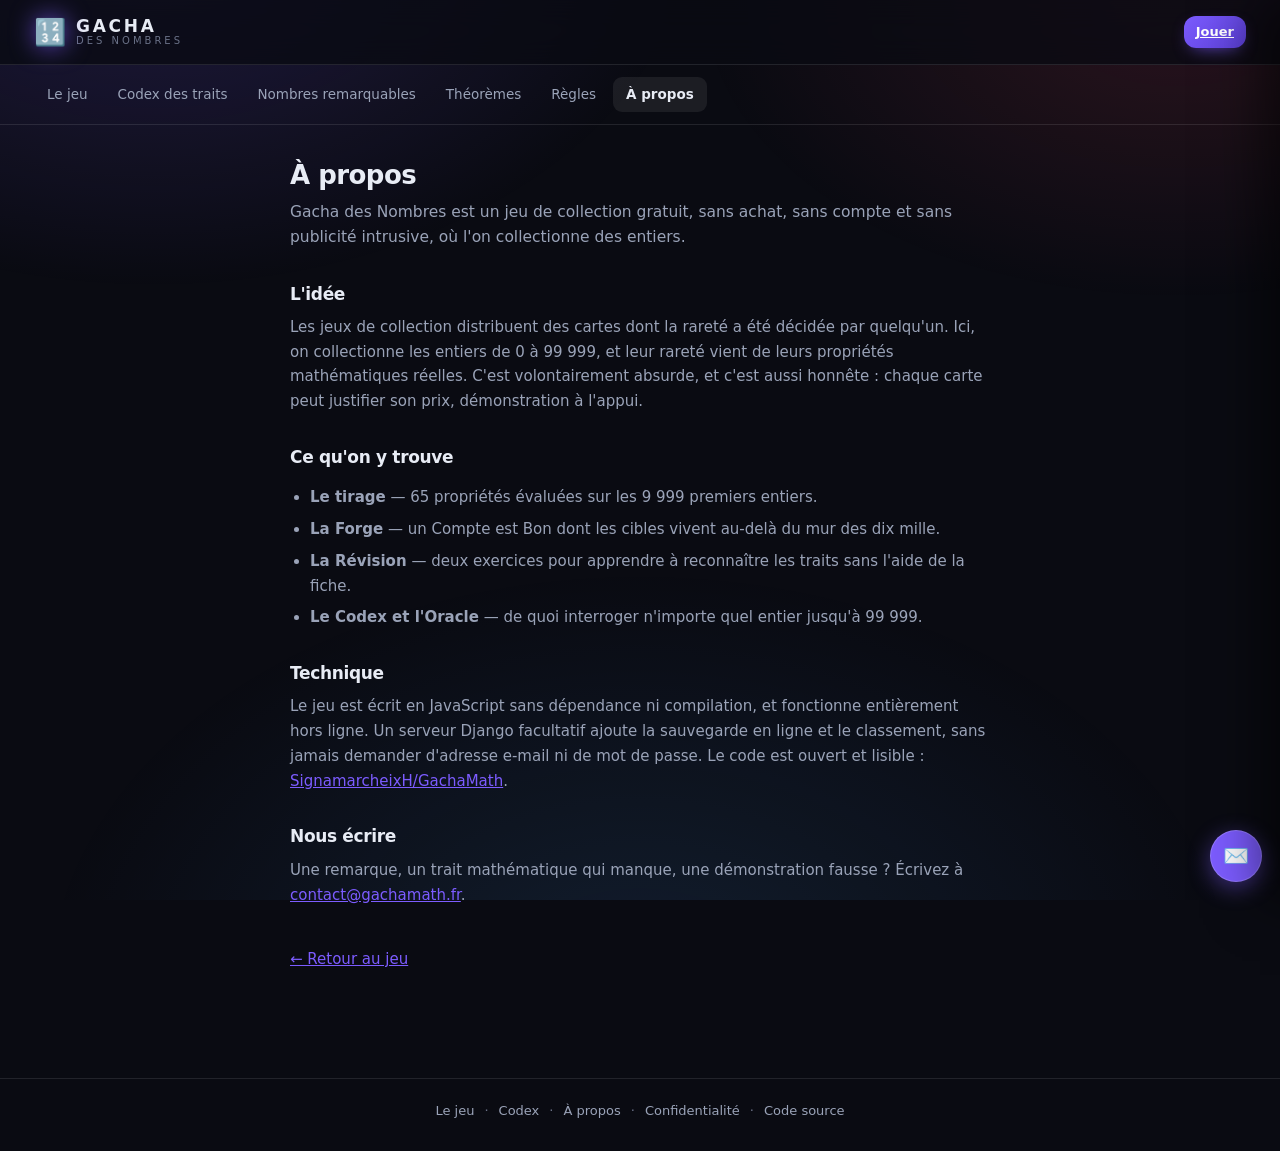
==== a-propos.html @ c512c8eb "add exploration game" ====
<!DOCTYPE html>
<html lang="fr">
<head>
<meta charset="utf-8">
<meta name="viewport" content="width=device-width, initial-scale=1">
<title>À propos — Gacha des Nombres</title>
<meta name="description" content="Un jeu de collection gratuit où l'on collectionne des entiers, et où la rareté d'une carte se démontre au lieu de se décréter.">
<meta property="og:title" content="À propos — Gacha des Nombres">
<meta property="og:description" content="Un jeu de collection gratuit où l'on collectionne des entiers, et où la rareté d'une carte se démontre au lieu de se décréter.">
<meta property="og:type" content="article">
<link rel="stylesheet" href="css/style.css?v=96">
<link rel="icon" href="data:image/svg+xml,<svg xmlns='http://www.w3.org/2000/svg' viewBox='0 0 100 100'><text y='.9em' font-size='90'>🔢</text></svg>">
<!-- AdSense. La balise est posée en dur, et pas seulement injectée par
     js/pub.js, parce que la validation du site par Google se fait sur le HTML
     servi : dépendre du JavaScript pour être vérifié, c'est risquer un refus
     dont la cause serait invisible. pub.js détecte cette balise et n'en
     ajoute pas une seconde. -->
<script async src="https://pagead2.googlesyndication.com/pagead/js/adsbygoogle.js?client=ca-pub-8735036143518614"
        crossorigin="anonymous"></script>
</head>
<body>

<header class="topbar">
  <a class="brand" href="index.html">
    <span class="brandIcon">🔢</span>
    <span class="brandText"><b>GACHA</b><i>DES NOMBRES</i></span>
  </a>
  <a class="btn sm" href="index.html">Jouer</a>
</header>

<nav class="navDoc"><a href="index.html">Le jeu</a><a href="codex.html">Codex des traits</a><a href="nombres.html">Nombres remarquables</a><a href="theoremes.html">Théorèmes</a><a href="regles.html">Règles</a><span class="navOn">À propos</span></nav>

<main class="page">
<h1>À propos</h1>
<p class="chapo">Gacha des Nombres est un jeu de collection gratuit, sans achat, sans compte
et sans publicité intrusive, où l'on collectionne des entiers.</p>

<h2>L'idée</h2>
<p>Les jeux de collection distribuent des cartes dont la rareté a été décidée par quelqu'un.
Ici, on collectionne les entiers de 0 à 99 999, et leur rareté vient de leurs propriétés
mathématiques réelles. C'est volontairement absurde, et c'est aussi honnête : chaque carte
peut justifier son prix, démonstration à l'appui.</p>

<h2>Ce qu'on y trouve</h2>
<ul>
  <li><b>Le tirage</b> — 65 propriétés évaluées sur les 9 999 premiers entiers.</li>
  <li><b>La Forge</b> — un Compte est Bon dont les cibles vivent au-delà du mur des dix mille.</li>
  <li><b>La Révision</b> — deux exercices pour apprendre à reconnaître les traits sans l'aide de la fiche.</li>
  <li><b>Le Codex et l'Oracle</b> — de quoi interroger n'importe quel entier jusqu'à 99 999.</li>
</ul>

<h2>Technique</h2>
<p>Le jeu est écrit en JavaScript sans dépendance ni compilation, et fonctionne entièrement
hors ligne. Un serveur Django facultatif ajoute la sauvegarde en ligne et le classement, sans
jamais demander d'adresse e-mail ni de mot de passe. Le code est ouvert et lisible :
<a href="https://github.com/SignamarcheixH/GachaMath" rel="noopener" target="_blank">SignamarcheixH/GachaMath</a>.</p>

<h2>Nous écrire</h2>
<p>Une remarque, un trait mathématique qui manque, une démonstration fausse ?
Écrivez à <a href="mailto:contact@gachamath.fr">contact@gachamath.fr</a>.</p>
<p class="retour"><a href="index.html">← Retour au jeu</a></p>
</main>

<div id="pubBas"></div>

<footer class="pied">
  <a href="index.html">Le jeu</a><span>·</span>
  <a href="codex.html">Codex</a><span>·</span>
  <a href="a-propos.html">À propos</a><span>·</span>
  <a href="confidentialite.html">Confidentialité</a><span>·</span>
  <a href="https://github.com/SignamarcheixH/GachaMath" rel="noopener" target="_blank">Code source</a>
</footer>

<script src="js/config.js?v=96"></script>
<script src="js/pub.js?v=96"></script>
<script src="js/doc.js?v=96"></script>
<script src="js/retour.js?v=96"></script>
<script>if (typeof initPub === 'function') initPub();</script>
</body>
</html>
---- css/style.css ----
/* ============================================================
   GACHA DES NOMBRES — feuille de style
   ============================================================ */

:root {
  --bg:        #0a0b12;
  --bg2:       #10121d;
  --panel:     rgba(255,255,255,.045);
  --panel2:    rgba(255,255,255,.075);
  --line:      rgba(255,255,255,.10);
  --line2:     rgba(255,255,255,.18);
  --txt:       #e8ecf5;
  --dim:       #9aa3b8;
  --dim2:      #6b7288;
  --accent:    #7c5cff;
  --gold:      #ffb02e;
  --coin:      #ffd76a;
  --dustc:     #8be9ff;

  --r-commun:     #8a93a6;
  --r-peucommun:  #4ec97a;
  --r-rare:       #4aa3ff;
  --r-epique:     #b567ff;
  --r-legendaire: #ffb02e;
  --r-mythique:   #ff4d6d;

  --mono: ui-monospace, "SF Mono", "Cascadia Mono", "Segoe UI Mono", "Roboto Mono", Consolas, monospace;
  --sans: system-ui, -apple-system, "Segoe UI", Roboto, "Helvetica Neue", sans-serif;
}

* { box-sizing: border-box; }
html, body { margin: 0; padding: 0; }

body {
  background: var(--bg);
  color: var(--txt);
  font-family: var(--sans);
  font-size: 15px;
  line-height: 1.55;
  min-height: 100vh;
  -webkit-font-smoothing: antialiased;
}

/* ══════════ DÉCOR MATHÉMATIQUE ══════════
   La couche se glisse entre les halos et le contenu. Elle ne reçoit aucun
   clic : la mécanique de jetons écoute sur le document, ce qui lui permet de
   distinguer le vide d'un bouton. Voir js/fond.js. */
#fondMath {
  position: fixed; inset: 0; z-index: -1;
  pointer-events: none;
  overflow: hidden;
  font-family: var(--mono);
  color: var(--accent);
}

/* Chaque décoration s'écrit lettre à lettre puis s'efface. Le curseur clignote
   tant que la frappe dure ; il disparaît avec elle. */
.fondDeco {
  position: absolute; white-space: nowrap;
  letter-spacing: .04em;
  /* L'opacité visible est l'état de base, et non l'aboutissement d'une
     transition. Une transition ne progresse pas quand le navigateur ne rend
     pas la page — onglet masqué, fenêtre en arrière-plan — et la décoration
     resterait alors invisible pour toujours. C'est la frappe qui fait
     l'apparition ; le fondu ne sert qu'à la sortie. */
  opacity: .30;
  transition: opacity .8s ease;
  color: color-mix(in srgb, var(--accent) 62%, var(--dustc));
  text-shadow: 0 0 22px color-mix(in srgb, var(--accent) 35%, transparent);
}
.fondDeco[style*="hidden"] { opacity: 0; }   /* pendant la mesure */
.fondDeco.part { opacity: 0; }
.fondDeco.on::after {
  content: '▌'; opacity: .8;
  animation: fondCurseur 1s steps(2) infinite;
}
.fondDeco.part::after { content: none; }
@keyframes fondCurseur { 50% { opacity: 0; } }

@media (prefers-reduced-motion: reduce) {
  .fondDeco.on::after { animation: none; content: none; }
}

/* Le gain qui s'envole sous le curseur. */
.fondGain {
  position: fixed; z-index: 210; pointer-events: none;
  transform: translate(-50%, -50%);
  font-family: var(--mono); font-size: 14px; font-weight: 600;
  color: var(--coin); text-shadow: 0 0 12px rgba(0,0,0,.9);
  animation: fondMonte .9s ease-out forwards;
}
.fondGain.muet { color: var(--dim2); }
@keyframes fondMonte {
  from { opacity: 1; transform: translate(-50%, -50%); }
  to   { opacity: 0; transform: translate(-50%, -160%); }
}
@media (prefers-reduced-motion: reduce) {
  .fondGain { animation: none; opacity: .9; }
}

/* Le réglage, dans l'onglet Défis. */
.reglage {
  display: flex; align-items: center; gap: 14px; flex-wrap: wrap;
  padding: 14px 16px; margin-top: 18px;
  border: 1px solid var(--line); border-radius: 14px; background: var(--panel);
}
.reglage label { font-size: 14px; color: var(--txt); }
.reglage input[type=range] { flex: 1; min-width: 160px; accent-color: var(--accent); }
.reglage output {
  font-family: var(--mono); font-size: 13px; color: var(--dim);
  min-width: 48px; text-align: right;
}
.reglage .tiny { flex-basis: 100%; margin: 0; }

/* Halos de fond sur une couche fixe dédiée. En `background-attachment: fixed`
   sur <body>, Chromium repeint mal derrière le header sticky flouté.
   Ils passent derrière la toile, qui écrit par-dessus. */
body::before {
  content: ''; position: fixed; inset: 0; z-index: -2; pointer-events: none;
  background:
    radial-gradient(900px 600px  at 12% -8%,   rgba(124,92,255,.20), transparent 60%),
    radial-gradient(800px 500px  at 92% 0%,    rgba(255,77,109,.13), transparent 60%),
    radial-gradient(1000px 700px at 50% 110%,  rgba(74,163,255,.12), transparent 60%);
}

b { font-weight: 700; }
h2 { margin: 0 0 6px; font-size: 22px; letter-spacing: -.02em; }
h3 { margin: 0 0 8px; font-size: 16px; }
p  { margin: 0 0 10px; color: var(--dim); }
.tiny { font-size: 12.5px; color: var(--dim2); }

/* ---------- écran de chargement ---------- */
#boot {
  position: fixed; inset: 0; z-index: 999;
  display: grid; place-items: center;
  background: var(--bg);
  transition: opacity .45s ease;
}
#boot.gone { opacity: 0; pointer-events: none; }
.bootInner { text-align: center; }
.bootNum {
  font-family: var(--mono); font-size: 64px; font-weight: 700;
  letter-spacing: .06em;
  background: linear-gradient(120deg, var(--accent), var(--r-mythique), var(--gold));
  -webkit-background-clip: text; background-clip: text; color: transparent;
  animation: flick .12s steps(2) infinite;
}
@keyframes flick { 50% { opacity: .55; } }

/* ---------- barre du haut ---------- */
.topbar {
  position: sticky; top: 0; z-index: 40;
  display: flex; align-items: center; justify-content: space-between; gap: 16px;
  padding: 12px clamp(12px, 4vw, 34px);
  background: rgba(10,11,18,.78);
  backdrop-filter: blur(14px);
  border-bottom: 1px solid var(--line);
}
.brand { display: flex; align-items: center; gap: 10px; }
.brandIcon { font-size: 26px; filter: drop-shadow(0 0 12px rgba(124,92,255,.7)); }
.brandText { display: flex; flex-direction: column; line-height: 1.05; }
.brandText b { font-size: 17px; letter-spacing: .16em; }
.brandText i { font-size: 10px; letter-spacing: .3em; color: var(--dim2); font-style: normal; }

.wallet { display: flex; gap: 10px; }
.cur {
  display: grid; grid-template-columns: auto auto; grid-template-rows: auto auto;
  column-gap: 8px; align-items: center;
  padding: 6px 14px 6px 10px;
  background: var(--panel); border: 1px solid var(--line); border-radius: 12px;
}
.cur .ic { grid-row: 1 / 3; font-size: 20px; }
.cur .val { font-family: var(--mono); font-weight: 700; font-size: 16px; }
.cur .sub { font-size: 10.5px; color: var(--dim2); letter-spacing: .04em; }
.cur.coins .val { color: var(--coin); }
.cur.dust  .val { color: var(--dustc); }

/* ---------- onglets ---------- */
.tabs {
  display: flex; gap: 4px; overflow-x: auto;
  padding: 10px clamp(12px, 4vw, 34px) 0;
  scrollbar-width: none;
}
.tabs::-webkit-scrollbar { display: none; }
.tabs button {
  position: relative;
  display: flex; align-items: center; gap: 7px;
  padding: 9px 15px; white-space: nowrap;
  background: transparent; border: 1px solid transparent; border-radius: 11px 11px 0 0;
  color: var(--dim); font: inherit; font-size: 14px; cursor: pointer;
  transition: .15s;
}
.tabs button span { font-size: 15px; }
.tabs button:hover { color: var(--txt); background: var(--panel); }
.tabs button.on {
  color: var(--txt); background: var(--panel2);
  border-color: var(--line); border-bottom-color: transparent;
}
.tabs button.on::after {
  content: ''; position: absolute; left: 14px; right: 14px; bottom: -1px; height: 2px;
  background: linear-gradient(90deg, var(--accent), var(--r-mythique));
  border-radius: 2px;
}
.badge {
  font-style: normal; font-size: 11px; font-weight: 700;
  padding: 1px 6px; border-radius: 999px;
  background: var(--panel2); color: var(--dim);
}
.badge:empty { display: none; }
.badge.alert { background: var(--r-mythique); color: #fff; animation: pop 1.6s ease-in-out infinite; }
@keyframes pop { 50% { transform: scale(1.14); } }

main { padding: 22px clamp(12px, 4vw, 34px) 90px; max-width: 1280px; margin: 0 auto; }
.tab { display: none; animation: fade .28s ease; }
.tab.on { display: block; }
@keyframes fade { from { opacity: 0; transform: translateY(8px); } }

/* ---------- boutons ---------- */
.btn {
  display: inline-flex; align-items: center; justify-content: center; gap: 8px;
  padding: 11px 20px;
  background: linear-gradient(135deg, var(--accent), #5b3fd6);
  border: none; border-radius: 12px;
  color: #fff; font: inherit; font-weight: 600; cursor: pointer;
  box-shadow: 0 6px 18px -8px rgba(124,92,255,.9);
  transition: transform .12s, filter .12s, opacity .12s;
}
.btn:hover:not(:disabled) { transform: translateY(-2px); filter: brightness(1.1); }
.btn:active:not(:disabled) { transform: translateY(0); }
.btn:disabled { opacity: .38; cursor: not-allowed; box-shadow: none; }
.btn.ghost { background: var(--panel); border: 1px solid var(--line); color: var(--txt); box-shadow: none; }
.btn.ghost:hover:not(:disabled) { background: var(--panel2); border-color: var(--line2); }
.btn.ghost.danger { color: #ff7a8f; border-color: rgba(255,77,109,.35); }
.btn.sm { padding: 6px 12px; font-size: 13px; }
.btn.gold { background: linear-gradient(135deg, var(--gold), #e07f16); box-shadow: 0 6px 18px -8px rgba(255,176,46,.9); color: #2a1a00; }
.btn.big { flex-direction: column; gap: 2px; padding: 15px 34px; min-width: 190px; }
.btn.big b { font-size: 16px; }
.btn.big small { font-size: 12px; opacity: .8; font-weight: 500; }

/* ══════════ TIRAGE ══════════ */
.pullStage { display: flex; flex-direction: column; align-items: center; gap: 22px; }
.machine {
  position: relative; width: min(420px, 92vw); aspect-ratio: 3/2;
  display: grid; place-items: center;
  border: 1px solid var(--line); border-radius: 24px;
  background: linear-gradient(160deg, rgba(255,255,255,.07), rgba(255,255,255,.015));
  overflow: hidden;
}
.machineGlow {
  position: absolute; width: 130%; aspect-ratio: 1;
  background: conic-gradient(from 0deg, var(--accent), var(--r-mythique), var(--gold), var(--r-rare), var(--accent));
  filter: blur(58px); opacity: .3;
  animation: spin 14s linear infinite;
}
@keyframes spin { to { transform: rotate(360deg); } }
.machineNum {
  position: relative; z-index: 1;
  font-family: var(--mono); font-size: clamp(52px, 12vw, 86px); font-weight: 700;
  letter-spacing: .04em; text-shadow: 0 0 34px rgba(255,255,255,.35);
}
.machineCaption {
  position: absolute; bottom: 14px; z-index: 1; margin: 0;
  font-size: 12.5px; color: var(--dim); text-align: center; padding: 0 16px;
}
.pullBtns { display: flex; gap: 14px; flex-wrap: wrap; justify-content: center; }

.pityRow { display: flex; gap: 26px; flex-wrap: wrap; justify-content: center; width: 100%; }
.pity { display: flex; flex-direction: column; gap: 5px; min-width: 190px; }
.pity label { font-size: 11.5px; color: var(--dim2); letter-spacing: .05em; text-transform: uppercase; }
.pity span { font-family: var(--mono); font-size: 11.5px; color: var(--dim); }
.bar { height: 6px; background: var(--panel2); border-radius: 99px; overflow: hidden; }
.bar i { display: block; height: 100%; width: 0; background: var(--r-epique); border-radius: 99px; transition: width .35s; }
.bar.leg i { background: var(--r-legendaire); }

.odds { width: min(620px, 100%); border: 1px solid var(--line); border-radius: 14px; background: var(--panel); }
.odds summary { padding: 12px 16px; cursor: pointer; font-size: 14px; }
.oddsBody { padding: 0 16px 14px; }
#oddsTable { width: 100%; border-collapse: collapse; font-family: var(--mono); font-size: 13px; margin: 10px 0; }
#oddsTable td { padding: 5px 0; border-bottom: 1px dashed var(--line); }
#oddsTable td:last-child { text-align: right; color: var(--dim); }
#oddsTable td:nth-child(2) { text-align: right; color: var(--dim2); font-size: 12px; }

/* ══════════ CARTES ══════════ */
/* Tuile carrée : le nombre, centré, et rien d'autre. */
.card {
  position: relative; aspect-ratio: 1;
  display: grid; place-items: center;
  padding: 3px;
  border: 1px solid var(--rc, var(--line)); border-radius: 8px;
  background: linear-gradient(160deg, color-mix(in srgb, var(--rc) 16%, transparent), rgba(255,255,255,.02));
  cursor: pointer; overflow: hidden;
  transition: transform .14s, box-shadow .14s, opacity .14s;
}
.card:hover { transform: translateY(-3px); box-shadow: 0 10px 26px -14px var(--rc); }
.card .n {
  font-family: var(--mono); font-size: 15px; font-weight: 700;
  line-height: 1.1; letter-spacing: -.03em; white-space: nowrap;
  color: #fff; text-shadow: 0 0 14px color-mix(in srgb, var(--rc) 70%, transparent);
}
.card .cop {
  position: absolute; top: 2px; right: 3px;
  font-family: var(--mono); font-size: 9px; font-weight: 700;
  padding: 0 3px; border-radius: 99px;
  background: rgba(0,0,0,.5); border: 1px solid var(--line2); color: var(--dim);
}
.card[data-r="legendaire"], .card[data-r="mythique"] { box-shadow: inset 0 0 30px -14px var(--rc); }
.card[data-r="mythique"]::before {
  content: ''; position: absolute; inset: -40%;
  background: conic-gradient(from 0deg, transparent, color-mix(in srgb, var(--rc) 55%, transparent), transparent 40%);
  animation: spin 5s linear infinite; z-index: -1;
}

/* Vue exhaustive : les nombres pas encore obtenus, en creux. */
.card.locked {
  opacity: .3; border-style: dashed;
  background: rgba(255,255,255,.015); box-shadow: none;
}
.card.locked .n { color: var(--rc); text-shadow: none; }
.card.locked:hover { opacity: .85; transform: translateY(-3px); }
.card.locked::before { display: none; }

.grid { display: grid; grid-template-columns: repeat(auto-fill, minmax(68px, 1fr)); gap: 6px; }
.miniGrid { display: grid; grid-template-columns: repeat(auto-fill, minmax(84px, 1fr)); gap: 7px; max-height: 340px; overflow-y: auto; padding: 4px; }
.mini {
  padding: 7px 4px; text-align: center; cursor: pointer;
  border: 1px solid var(--rc); border-radius: 9px;
  background: color-mix(in srgb, var(--rc) 13%, transparent);
  font-family: var(--mono); font-weight: 700; font-size: 15px;
  transition: .12s;
}
.mini:hover { background: color-mix(in srgb, var(--rc) 30%, transparent); transform: translateY(-2px); }
.mini small { display: block; font-size: 9.5px; color: var(--dim); font-weight: 400; }

/* ---------- barre d'outils ---------- */
.toolbar { display: flex; gap: 10px; flex-wrap: wrap; align-items: center; margin-bottom: 14px; }
.toolbar.slim { margin-bottom: 8px; }
input[type=search], input[type=number], select {
  padding: 9px 13px;
  background: var(--panel); border: 1px solid var(--line); border-radius: 10px;
  color: var(--txt); font: inherit; font-size: 14px; outline: none;
  transition: border-color .15s;
}
input:focus, select:focus { border-color: var(--accent); }
input[type=number] { font-family: var(--mono); font-weight: 700; }
select option { background: var(--bg2); }
.chips { display: flex; gap: 5px; flex-wrap: wrap; }
.chip {
  padding: 6px 12px; border-radius: 99px; cursor: pointer;
  border: 1px solid var(--cc, var(--line)); background: transparent;
  color: var(--cc, var(--dim)); font: inherit; font-size: 12.5px; font-weight: 600;
  transition: .13s;
}
.chip.on { background: color-mix(in srgb, var(--cc) 25%, transparent); color: #fff; }
.hint { font-size: 13px; color: var(--dim); }

.colStats {
  display: flex; gap: 8px; flex-wrap: wrap; margin-bottom: 14px;
  font-family: var(--mono); font-size: 12.5px;
}
.colStats div {
  padding: 5px 11px; border-radius: 9px;
  border: 1px solid color-mix(in srgb, var(--cc) 45%, transparent);
  background: color-mix(in srgb, var(--cc) 12%, transparent); color: var(--cc);
}
.empty { padding: 50px 20px; text-align: center; color: var(--dim2); }

/* ══════════ FORGE ══════════ */
.forgeIntro { max-width: 760px; margin-bottom: 20px; }
.forgeBench {
  display: grid; grid-template-columns: 1fr auto 1fr; gap: 16px; align-items: start;
  padding: 18px; margin-bottom: 16px;
  border: 1px solid var(--line); border-radius: 18px; background: var(--panel);
}
.slot { display: flex; flex-direction: column; gap: 7px; }
.slot label { font-size: 11px; letter-spacing: .12em; text-transform: uppercase; color: var(--dim2); }
.slot input { width: 100%; font-size: 24px; text-align: center; padding: 12px; }
.slot.active input { border-color: var(--accent); box-shadow: 0 0 0 3px rgba(124,92,255,.18); }
.slot.dim { opacity: .32; pointer-events: none; }
.slotEv { min-height: 40px; font-size: 12.5px; color: var(--dim); text-align: center; }
.slotEv .rr { font-weight: 700; letter-spacing: .08em; text-transform: uppercase; font-size: 10.5px; }

.opPicker { display: grid; grid-template-columns: repeat(4, 46px); gap: 6px; }
.op {
  width: 46px; height: 46px; display: grid; place-items: center;
  border: 1px solid var(--line); border-radius: 12px; background: var(--panel);
  color: var(--txt); font-size: 21px; cursor: pointer; transition: .13s; position: relative;
}
.op:hover:not(.locked) { border-color: var(--line2); background: var(--panel2); transform: translateY(-2px); }
.op.on { background: linear-gradient(135deg, var(--accent), #5b3fd6); border-color: transparent; box-shadow: 0 6px 16px -8px var(--accent); }
.op.locked { opacity: .3; cursor: not-allowed; }
.op.locked::after { content: '🔒'; position: absolute; bottom: -2px; right: -2px; font-size: 10px; }

.forgeResult { min-height: 96px; margin-bottom: 22px; }
.forgeBox {
  display: flex; gap: 18px; align-items: center; flex-wrap: wrap;
  padding: 16px 18px; border-radius: 16px;
  border: 1px solid var(--rc, var(--line));
  background: linear-gradient(120deg, color-mix(in srgb, var(--rc) 14%, transparent), rgba(255,255,255,.02));
}
.forgeBox.err { --rc: #ff6b81; }
.forgeBox .expr { font-family: var(--mono); font-size: 15px; color: var(--dim); }
.forgeBox .out { font-family: var(--mono); font-size: 38px; font-weight: 700; color: #fff; text-shadow: 0 0 20px var(--rc); }
.forgeBox .meta { flex: 1; min-width: 200px; }
.forgeBox .rr { color: var(--rc); font-weight: 700; letter-spacing: .1em; text-transform: uppercase; font-size: 11px; }

/* ══════════ THÉORÈMES ══════════ */
.bonusSummary { display: flex; gap: 8px; flex-wrap: wrap; margin-bottom: 18px; }
.bonusSummary div {
  padding: 6px 13px; border-radius: 10px; font-size: 13px;
  border: 1px solid rgba(78,201,122,.35); background: rgba(78,201,122,.12); color: #7ee6a4;
}
.theoList { display: grid; grid-template-columns: repeat(auto-fill, minmax(330px, 1fr)); gap: 14px; }
.theo {
  padding: 16px; border-radius: 16px;
  border: 1px solid var(--line); background: var(--panel);
  transition: border-color .15s;
}
.theo.done { border-color: rgba(255,176,46,.5); background: linear-gradient(150deg, rgba(255,176,46,.12), rgba(255,255,255,.02)); }
.theo.ready { border-color: var(--r-mythique); box-shadow: 0 0 0 1px var(--r-mythique), 0 8px 30px -18px var(--r-mythique); }
.theoHead { display: flex; align-items: baseline; gap: 9px; margin-bottom: 4px; }
.theoHead h3 { margin: 0; flex: 1; }
.theoHead .cnt { font-family: var(--mono); font-size: 13px; color: var(--dim); }
.theoBonus { font-size: 12.5px; color: #7ee6a4; margin: 8px 0; font-weight: 600; }
.theoNums { display: flex; flex-wrap: wrap; gap: 4px; margin-top: 10px; }
.theoNums span {
  font-family: var(--mono); font-size: 12px; font-weight: 700;
  padding: 3px 8px; border-radius: 7px; cursor: pointer;
  border: 1px solid var(--line); color: var(--dim2); background: rgba(0,0,0,.2);
}
.theoNums span.have { border-color: var(--rc); color: #fff; background: color-mix(in srgb, var(--rc) 22%, transparent); }
.theoNums span.have:hover { background: color-mix(in srgb, var(--rc) 40%, transparent); }

/* ══════════ DÉFIS ══════════ */
.defiList { display: grid; grid-template-columns: repeat(auto-fill, minmax(300px, 1fr)); gap: 11px; margin-bottom: 26px; }
.defi {
  display: flex; gap: 12px; align-items: center;
  padding: 13px 15px; border-radius: 13px;
  border: 1px solid var(--line); background: var(--panel);
}
.defi.done { opacity: .5; }
.defi.ready { border-color: var(--r-mythique); background: rgba(255,77,109,.10); }
.defi .em { font-size: 24px; }
.defi .txt { flex: 1; }
.defi .txt b { display: block; font-size: 14.5px; }
.defi .txt small { color: var(--dim2); font-size: 12.5px; }
.defi .rw { font-family: var(--mono); font-size: 12px; color: var(--dim); text-align: right; white-space: nowrap; }

.statsPanel { display: grid; grid-template-columns: repeat(auto-fill, minmax(180px, 1fr)); gap: 10px; margin-bottom: 26px; }
.statsPanel div { padding: 12px 14px; border: 1px solid var(--line); border-radius: 12px; background: var(--panel); }
.statsPanel b { display: block; font-family: var(--mono); font-size: 20px; }
.statsPanel small { color: var(--dim2); font-size: 12px; }
.dangerZone { text-align: center; padding-top: 10px; border-top: 1px solid var(--line); }

/* ══════════ ORACLE ══════════ */
.oracleBar { display: flex; gap: 10px; flex-wrap: wrap; margin-bottom: 18px; }
.oracleBar input { font-size: 22px; width: 220px; text-align: center; }
.oracleCard {
  padding: 22px; border-radius: 18px; margin-bottom: 26px;
  border: 1px solid var(--rc); background: linear-gradient(150deg, color-mix(in srgb, var(--rc) 14%, transparent), rgba(255,255,255,.02));
}
.oracleTop { display: flex; align-items: baseline; gap: 16px; flex-wrap: wrap; margin-bottom: 4px; }
.oracleTop .n { font-family: var(--mono); font-size: clamp(38px, 8vw, 60px); font-weight: 700; line-height: 1; }
.oracleTop .rr { color: var(--rc); font-weight: 700; letter-spacing: .12em; text-transform: uppercase; font-size: 13px; }
.oracleMeta { font-family: var(--mono); font-size: 13px; color: var(--dim); margin-bottom: 16px; }
.traitList { display: flex; flex-direction: column; gap: 7px; }
.traitRow {
  display: flex; gap: 11px; align-items: flex-start;
  padding: 9px 12px; border-radius: 11px;
  background: rgba(0,0,0,.24); border: 1px solid var(--line);
}
.traitRow .em { font-size: 19px; line-height: 1.2; }
.traitRow .body { flex: 1; }
.traitRow .body b { font-size: 14px; }
.traitRow .body p { margin: 1px 0 0; font-size: 12.5px; color: var(--dim); }
.traitRow .proof {
  display: inline-block; margin-top: 6px; padding: 4px 10px;
  font-family: var(--mono); font-size: 12.5px; line-height: 1.5;
  color: #dfe6f5; background: rgba(0,0,0,.42);
  border: 1px solid var(--line); border-left: 2px solid var(--rc, var(--accent));
  border-radius: 4px 8px 8px 4px;
  overflow-wrap: anywhere;
}
.traitRow .proof.note {
  font-family: var(--sans); font-style: italic; color: var(--dim);
  background: transparent; border-color: transparent;
  border-left: 2px solid var(--line2); padding: 1px 0 1px 10px; border-radius: 0;
}
.traitRow .proof b { font-style: normal; color: var(--dim2); font-size: 11px; letter-spacing: .05em; }
.traitRow .pts { font-family: var(--mono); font-size: 13px; font-weight: 700; color: var(--gold); white-space: nowrap; }
.traitRow .pts.zero { color: var(--dim2); }
.traitRow.culte { border-color: rgba(255,176,46,.45); background: rgba(255,176,46,.09); }

.codex { margin-top: 30px; }
.codexList { display: grid; grid-template-columns: repeat(auto-fill, minmax(300px, 1fr)); gap: 8px; margin-top: 12px; }

/* ══════════ RÉVÉLATION ══════════ */
.reveal {
  position: fixed; inset: 0; z-index: 100;
  display: none; flex-direction: column; align-items: center; justify-content: center; gap: 18px;
  padding: 24px;
  background: rgba(6,7,12,.93); backdrop-filter: blur(10px);
}
.reveal.on { display: flex; }
.revealHead { display: flex; align-items: center; gap: 16px; }
.revealHead span { font-size: 15px; color: var(--dim); letter-spacing: .05em; }
.revealGrid { display: grid; gap: 12px; grid-template-columns: repeat(5, minmax(110px, 150px)); }
.revealGrid.one { grid-template-columns: minmax(220px, 300px); }
.revealFoot { display: flex; align-items: center; gap: 16px; flex-wrap: wrap; justify-content: center; }
.revealFoot span { font-family: var(--mono); font-size: 13px; color: var(--dim); }

.rcard { perspective: 900px; }
.rcard .inner {
  position: relative; width: 100%; aspect-ratio: 3/4;
  transform-style: preserve-3d; transform: rotateY(180deg);
  transition: transform .55s cubic-bezier(.3,1.4,.5,1);
}
.rcard.flip .inner { transform: rotateY(0deg); }
.rcard .face, .rcard .back {
  position: absolute; inset: 0; backface-visibility: hidden;
  border-radius: 15px; display: flex; flex-direction: column;
  align-items: center; justify-content: center; gap: 5px; padding: 10px; text-align: center;
}
.rcard .back {
  transform: rotateY(180deg);
  border: 1px solid var(--line2);
  background: repeating-linear-gradient(45deg, #171a29 0 9px, #1d2135 9px 18px);
  font-size: 30px; color: var(--dim2);
}
.rcard .face {
  border: 1px solid var(--rc);
  background: linear-gradient(165deg, color-mix(in srgb, var(--rc) 30%, #0d0f18), #0d0f18);
  box-shadow: 0 0 34px -12px var(--rc), inset 0 0 40px -22px var(--rc);
}
.rcard .face .n { font-family: var(--mono); font-size: clamp(24px, 4vw, 36px); font-weight: 700; color: #fff; text-shadow: 0 0 22px var(--rc); overflow-wrap: anywhere; }
.rcard .face .rr { font-size: 10px; letter-spacing: .14em; text-transform: uppercase; color: var(--rc); font-weight: 700; }
.rcard .face .nick { font-size: 11px; color: var(--dim); font-style: italic; }
.rcard .face .tag {
  position: absolute; top: 7px; left: 7px;
  font-size: 9.5px; font-weight: 700; letter-spacing: .07em;
  padding: 2px 7px; border-radius: 99px; background: var(--r-peucommun); color: #04210f;
}
.rcard .face .dup { position: absolute; top: 7px; right: 7px; font-family: var(--mono); font-size: 10px; color: var(--dustc); }
.rcard.flip[data-r="legendaire"] .face,
.rcard.flip[data-r="mythique"] .face { animation: burst .7s ease-out; }
@keyframes burst {
  0%   { box-shadow: 0 0 0 0 var(--rc); }
  60%  { box-shadow: 0 0 0 26px transparent; }
  100% { box-shadow: 0 0 34px -12px var(--rc), inset 0 0 40px -22px var(--rc); }
}

/* ══════════ MODALE ══════════ */
.modal { position: fixed; inset: 0; z-index: 120; display: none; place-items: center; padding: 20px; background: rgba(6,7,12,.8); backdrop-filter: blur(6px); }
.modal.on { display: grid; }
.modalBox {
  width: min(560px, 100%); max-height: 86vh; overflow-y: auto;
  padding: 24px; border-radius: 20px;
  border: 1px solid var(--rc, var(--line));
  background: linear-gradient(160deg, color-mix(in srgb, var(--rc) 12%, #0e1019), #0b0d15);
}
.modalClose { float: right; }

/* ══════════ TOASTS ══════════ */
#toasts { position: fixed; right: 16px; bottom: 88px; z-index: 200; display: flex; flex-direction: column; gap: 8px; align-items: flex-end; }
.toast {
  padding: 10px 16px; border-radius: 12px; font-size: 13.5px; max-width: 330px;
  border: 1px solid var(--line2); background: rgba(20,22,34,.96);
  box-shadow: 0 12px 34px -18px #000;
  animation: slideIn .25s ease, fadeOut .4s ease 3.4s forwards;
}
.toast.good { border-color: rgba(78,201,122,.5); }
.toast.bad  { border-color: rgba(255,107,129,.5); }
.toast.gold { border-color: rgba(255,176,46,.6); background: rgba(44,32,8,.96); }
@keyframes slideIn { from { transform: translateX(24px); opacity: 0; } }
@keyframes fadeOut { to { opacity: 0; transform: translateX(24px); } }

/* ---------- responsive ---------- */
@media (max-width: 860px) {
  .revealGrid { grid-template-columns: repeat(3, minmax(88px, 1fr)); }
  .forgeBench { grid-template-columns: 1fr; }
  .opPicker { grid-template-columns: repeat(8, 1fr); justify-items: center; }
  .op { width: 100%; max-width: 46px; }
}
@media (max-width: 520px) {
  .brandText, .cur .sub { display: none; }
  .revealGrid { grid-template-columns: repeat(2, 1fr); }
  .btn.big { min-width: 140px; padding: 13px 18px; }
}

.colMore { display: flex; justify-content: center; padding: 22px 0 0; }

/* Bouton bascule actif (vue exhaustive) */
.btn.ghost.on {
  background: color-mix(in srgb, var(--accent) 24%, transparent);
  border-color: var(--accent); color: #fff;
}

/* ══════════ RECETTES ══════════ */
.recipes {
  padding: 18px 20px; margin-bottom: 26px; border-radius: 16px;
  border: 1px solid var(--rc, var(--line));
  background: linear-gradient(150deg, color-mix(in srgb, var(--rc) 10%, transparent), rgba(255,255,255,.02));
}
.recipes h3 { margin: 0 0 4px; }
.recipeList { display: flex; flex-direction: column; gap: 6px; margin-top: 12px; }
.recipe {
  display: flex; align-items: center; gap: 12px; flex-wrap: wrap;
  padding: 8px 12px; border-radius: 10px;
  background: rgba(0,0,0,.28); border: 1px solid var(--line);
}
.recipe .expr { font-family: var(--mono); font-size: 15px; font-weight: 700; min-width: 150px; }
.recipe .opname { font-size: 12.5px; color: var(--dim2); flex: 1; }
.recipe .cost { font-family: var(--mono); font-size: 13px; color: var(--dustc); white-space: nowrap; }
.recipe .cost.short { color: #ff7a8f; text-decoration: line-through; }

/* ══════════ FORGE — LE COMPTE EST BON ══════════ */
.forgeAccueil {
  max-width: 620px; margin: 0 auto; padding: 34px 26px; text-align: center;
  border: 1px solid var(--line); border-radius: 20px; background: var(--panel);
}
.forgeAccueilArt { font-size: 48px; filter: drop-shadow(0 0 22px rgba(124,92,255,.6)); margin-bottom: 6px; }
.forgeAccueil h3 { font-size: 18px; }

.commande {
  position: relative; overflow: hidden;
  padding: 22px 24px; margin-bottom: 18px; border-radius: 20px; text-align: center;
  border: 1px solid var(--rc); 
  background: linear-gradient(160deg, color-mix(in srgb, var(--rc) 18%, transparent), rgba(255,255,255,.02));
}
.commande.gagne { box-shadow: 0 0 0 1px var(--r-peucommun), 0 10px 40px -20px var(--r-peucommun); }
.cmdLabel { font-size: 11px; letter-spacing: .22em; text-transform: uppercase; color: var(--dim2); }
.cmdCible {
  font-family: var(--mono); font-size: clamp(46px, 10vw, 76px); font-weight: 700; line-height: 1.05;
  color: #fff; text-shadow: 0 0 34px var(--rc); letter-spacing: .02em;
}
.cmdMeta { display: flex; gap: 12px; justify-content: center; align-items: baseline; flex-wrap: wrap; }
.cmdMeta .rr { color: var(--rc); font-weight: 700; letter-spacing: .12em; text-transform: uppercase; font-size: 12px; }
.cmdMeta .nick { font-style: italic; color: var(--dim); font-size: 13px; }
.cmdGagne { margin-top: 10px; color: var(--r-peucommun); font-weight: 700; }

.etabli { padding: 18px 20px; border: 1px solid var(--line); border-radius: 18px; background: var(--panel); }
.etabliHead { display: flex; align-items: baseline; gap: 12px; margin-bottom: 12px; }
.etabliHead h3 { margin: 0; }

.pieces { display: flex; flex-wrap: wrap; gap: 9px; margin-bottom: 16px; min-height: 56px; }
.piece {
  padding: 12px 18px; border-radius: 12px; cursor: pointer;
  border: 1px solid var(--line2); background: linear-gradient(160deg, rgba(255,255,255,.09), rgba(255,255,255,.02));
  color: var(--txt); font-family: var(--mono); font-size: 21px; font-weight: 700;
  transition: .13s;
}
.piece:hover { transform: translateY(-2px); border-color: var(--accent); }
.piece.sel { background: linear-gradient(135deg, var(--accent), #5b3fd6); border-color: transparent; box-shadow: 0 8px 22px -10px var(--accent); }
.piece.cible { border-color: var(--r-peucommun); box-shadow: 0 0 0 1px var(--r-peucommun); }

.opBar { display: flex; flex-wrap: wrap; gap: 7px; align-items: center; margin-bottom: 14px; }
.opBtn {
  width: 46px; height: 46px; display: grid; place-items: center;
  border: 1px solid var(--line); border-radius: 12px; background: var(--panel2);
  color: var(--txt); font-size: 21px; cursor: pointer; transition: .13s;
}
.opBtn:hover { border-color: var(--line2); transform: translateY(-2px); }
.opBtn.on { background: linear-gradient(135deg, var(--accent), #5b3fd6); border-color: transparent; box-shadow: 0 6px 16px -8px var(--accent); }
.opSep { font-size: 10.5px; letter-spacing: .16em; text-transform: uppercase; color: var(--dim2); margin: 0 6px 0 12px; }

.journal { margin: 0 0 14px; padding-left: 22px; font-family: var(--mono); font-size: 13px; color: var(--dim); }
.journal li { padding: 2px 0; }
.journal b { color: var(--txt); }

.etabliBtns { display: flex; gap: 8px; flex-wrap: wrap; }
.indice {
  margin-top: 12px; padding: 10px 14px; border-radius: 10px; font-size: 13.5px;
  border: 1px solid rgba(255,176,46,.4); background: rgba(255,176,46,.1); color: #ffd992;
}
.indice b { font-family: var(--mono); color: #fff; }

.bilan { display: flex; gap: 10px; flex-wrap: wrap; justify-content: center; margin-top: 20px; }
.bilan .btn.ghost { border-color: var(--rc); color: var(--rc); }

/* ══════════ FORGE — LA GRILLE GUIDÉE ══════════ */
.guide { padding: 18px 20px; border: 1px solid var(--line); border-radius: 18px; background: var(--panel); }
.guideHead { display: flex; align-items: baseline; gap: 12px; flex-wrap: wrap; margin-bottom: 16px; }
.guideHead h3 { margin: 0; }
.guideHead .tiny { flex: 1; min-width: 240px; }

.guideLignes { display: flex; flex-direction: column; gap: 8px; margin-bottom: 20px; }
.gLigne {
  display: flex; align-items: center; gap: 8px; flex-wrap: wrap;
  padding: 10px 14px; border-radius: 12px;
  background: rgba(0,0,0,.26); border: 1px solid var(--line);
  transition: .15s;
}
.gLigne.active { border-color: var(--accent); background: rgba(124,92,255,.10); }
.gLigne.perimee { border-color: rgba(255,107,129,.45); }
.gNum {
  width: 22px; height: 22px; display: grid; place-items: center; flex: none;
  border-radius: 50%; background: rgba(255,255,255,.07);
  font-size: 11px; font-weight: 700; color: var(--dim2);
}
.gLigne.active .gNum { background: var(--accent); color: #fff; }
.gEq { font-family: var(--mono); font-size: 20px; color: var(--dim2); margin: 0 2px; }

.gCell {
  display: grid; place-items: center;
  min-width: 92px; height: 46px; padding: 0 12px;
  font-family: var(--mono); font-size: 19px; font-weight: 700;
  border-radius: 10px; transition: .13s;
}
.gCell.op { min-width: 46px; }
.gCell.trou { cursor: pointer; border: 2px dashed var(--line2); background: rgba(124,92,255,.06); }
.gCell.trou:hover, .gCell.survol { border-color: var(--accent); background: rgba(124,92,255,.2); }
.gCell.survol { transform: scale(1.05); }
.gCell.pose { cursor: grab; border: 2px solid var(--accent); background: rgba(124,92,255,.22); }
.gCell.pose:hover { border-color: #ff8a9c; }
/* Référence à un jeton qui n'existe plus, ou qui ne vaut plus la même chose.
   La ligne n'est pas vidée d'office : c'est au joueur de faire le ménage. */
.gCell.perime {
  cursor: pointer; border: 2px solid #ff6b81; background: rgba(255,107,129,.16);
  color: #ff9aa8; text-decoration: line-through;
}
.gCell.perime:hover { background: rgba(255,107,129,.3); }
.gCell.verrou { cursor: default; border: 2px solid transparent; background: rgba(255,255,255,.07); color: var(--dim); }
.gCell.verrou:hover { border-color: transparent; }

.gRes {
  min-width: 104px; height: 46px; padding: 0 14px;
  display: grid; place-items: center; border-radius: 10px;
  font-family: var(--mono); font-size: 19px; font-weight: 700;
  background: rgba(255,255,255,.05); color: var(--txt);
}
.gRes.vide { color: var(--dim2); background: transparent; border: 1px dashed var(--line); }
.gRes.objectif { color: var(--gold); background: rgba(255,176,46,.12); border: 1px dashed rgba(255,176,46,.5); }
.gRes.cible { color: #7ee6a4; background: rgba(78,201,122,.18); border: 1px solid var(--r-peucommun); }
.gRes.devie { color: #ff9aa8; background: rgba(255,107,129,.14); border: 1px solid rgba(255,107,129,.5); }
.gAlerte { font-size: 12px; color: #ff9aa8; }

.banqueHead { font-size: 13px; color: var(--dim); margin-bottom: 7px; display: flex; gap: 10px; align-items: baseline; flex-wrap: wrap; }
.banque {
  display: flex; flex-wrap: wrap; gap: 8px; min-height: 52px; margin-bottom: 14px;
  padding: 10px; border-radius: 12px; border: 1px dashed var(--line); background: rgba(0,0,0,.18);
}
.banque.ops { min-height: 0; }
.jeton {
  padding: 9px 15px; border-radius: 10px; cursor: grab;
  border: 1px solid var(--line2); background: linear-gradient(160deg, rgba(255,255,255,.11), rgba(255,255,255,.03));
  color: var(--txt); font-family: var(--mono); font-size: 18px; font-weight: 700;
  transition: transform .12s, border-color .12s;
}
.jeton:hover { transform: translateY(-2px); border-color: var(--accent); }
.jeton:active { cursor: grabbing; }
.jeton.drag { opacity: .4; }
/* Les jetons nés de vos propres calculs se distinguent des pièces de la main. */
.jeton.derive { color: #cbb6ff; border-color: rgba(124,92,255,.55); background: linear-gradient(160deg, rgba(124,92,255,.24), rgba(124,92,255,.06)); }
.jeton.op { min-width: 46px; text-align: center; color: var(--gold); border-color: rgba(255,176,46,.4); }
.jeton.sel { background: linear-gradient(135deg, var(--accent), #5b3fd6); border-color: transparent; color: #fff; box-shadow: 0 8px 20px -10px var(--accent); }

/* Une case occupée se saisit et se dépose sur une autre ligne. */
.gCell.pose:active { cursor: grabbing; }
.gCell.drag { opacity: .4; }
.cmdPrime { margin-top: 10px; font-size: 13px; color: var(--dim); }
.cmdPrime b { color: var(--coin); font-family: var(--mono); }

/* ══════════ RÉVISION ══════════ */
.revBarre {
  display: flex; align-items: center; gap: 18px; flex-wrap: wrap;
  padding: 10px 16px; margin-bottom: 18px;
  border: 1px solid var(--line); border-radius: 12px; background: var(--panel);
}
.revVague { font-weight: 700; letter-spacing: .04em; }
.revVies { font-size: 16px; letter-spacing: 3px; color: #ff5d75; }
.revVies .perdue { color: var(--line2); }

.revQuestion { text-align: center; margin-bottom: 22px; }
.revConsigne { font-size: 14px; color: var(--dim); }
.revTrait {
  font-size: clamp(26px, 5vw, 38px); font-weight: 700; letter-spacing: -.02em;
  margin: 4px 0 8px;
}
.revDef { display: inline-block; max-width: 640px; text-align: left; }
.revDef summary { cursor: pointer; font-size: 12.5px; color: var(--dim2); text-align: center; }
.revDef p { margin: 8px 0 0; font-size: 13.5px; }

/* Cartes rigoureusement identiques : ni couleur de rareté, ni surnom, ni emoji.
   Le moindre écart visuel donnerait la réponse sans rien savoir du trait. */
.revCartes {
  display: grid; grid-template-columns: repeat(auto-fit, minmax(150px, 1fr));
  gap: 12px; max-width: 720px; margin: 0 auto 22px;
}
.qCard {
  padding: 26px 12px; border-radius: 14px; cursor: pointer;
  border: 1px solid var(--line2);
  background: linear-gradient(160deg, rgba(255,255,255,.08), rgba(255,255,255,.02));
  color: var(--txt); font-family: var(--mono); font-size: 26px; font-weight: 700;
  transition: transform .13s, border-color .13s, background .13s;
}
.qCard:hover:not(:disabled) { transform: translateY(-3px); border-color: var(--accent); background: rgba(124,92,255,.16); }
.qCard:disabled { cursor: default; }
.qCard.bonne { border-color: var(--r-peucommun); background: rgba(78,201,122,.22); color: #b9f5cf; }
.qCard.mauvaise { border-color: #ff6b81; background: rgba(255,107,129,.2); color: #ffb0bb; }
.qCard.neutre { opacity: .35; }

.revVerdict {
  max-width: 720px; margin: 0 auto; padding: 18px 20px; border-radius: 16px; text-align: center;
  border: 1px solid var(--line);
}
.revVerdict.ok { border-color: rgba(78,201,122,.5); background: rgba(78,201,122,.1); }
.revVerdict.ko { border-color: rgba(255,107,129,.45); background: rgba(255,107,129,.08); }
.revVerdictTitre { font-size: 17px; font-weight: 700; margin-bottom: 10px; }
.revPreuve {
  font-size: 13.5px; color: var(--dim); text-align: left;
  padding: 9px 13px; margin-bottom: 10px; border-radius: 10px;
  background: rgba(0,0,0,.28); border-left: 2px solid var(--accent);
}
.revPreuve.refus { border-left-color: #ff6b81; }
.revPreuve b { color: var(--txt); font-family: var(--mono); }
.revPied { text-align: center; margin-top: 22px; }

/* ══════════ RÉVISION — APPARIEMENT ══════════ */
.revChoix { display: flex; gap: 14px; flex-wrap: wrap; justify-content: center; }
.appConsigne { text-align: center; max-width: 660px; margin: 0 auto 18px; }

.appairs { display: flex; flex-direction: column; gap: 8px; max-width: 900px; margin: 0 auto; }
.appRow {
  display: grid; grid-template-columns: 210px 24px 1fr; gap: 10px; align-items: center;
  padding: 8px 12px; border-radius: 12px;
  border: 1px solid var(--line); background: rgba(0,0,0,.24);
  transition: .15s;
}
.appRow.juste { border-color: rgba(78,201,122,.5); background: rgba(78,201,122,.09); }
.appLien { text-align: center; color: var(--dim2); font-size: 15px; }
.appRow.juste .appLien { color: var(--r-peucommun); }

.appTrait {
  padding: 11px 13px; border-radius: 10px; cursor: grab; text-align: left;
  border: 1px solid var(--line2);
  background: linear-gradient(160deg, rgba(255,255,255,.1), rgba(255,255,255,.02));
  color: var(--txt); font: inherit; font-size: 14px; font-weight: 600;
  transition: transform .12s, border-color .12s, background .12s;
}
.appTrait:hover:not(:disabled) { transform: translateY(-2px); border-color: var(--accent); }
.appTrait:active:not(:disabled) { cursor: grabbing; }
.appTrait.drag { opacity: .4; }
.appTrait.survol { border-color: var(--accent); background: rgba(124,92,255,.28); }
.appTrait.sel { background: linear-gradient(135deg, var(--accent), #5b3fd6); border-color: transparent; box-shadow: 0 8px 20px -10px var(--accent); }
.appTrait.verrou { cursor: default; opacity: .75; border-color: rgba(78,201,122,.45); background: rgba(78,201,122,.14); }

.appDef { font-size: 13.5px; color: var(--dim); line-height: 1.45; }

@media (max-width: 720px) {
  .appRow { grid-template-columns: 1fr; gap: 6px; }
  .appLien { display: none; }
}

/* ══════════ TAILLE DE PAQUET ══════════ */
.packSizes { display: flex; gap: 6px; flex-wrap: wrap; justify-content: center; }
.pack {
  padding: 8px 16px; border-radius: 10px; cursor: pointer;
  border: 1px solid var(--line); background: var(--panel);
  color: var(--dim); font: inherit; font-size: 14px; font-weight: 700; font-family: var(--mono);
  transition: .13s;
}
.pack:hover { border-color: var(--line2); color: var(--txt); transform: translateY(-2px); }
.pack.on { background: linear-gradient(135deg, var(--gold), #e07f16); border-color: transparent; color: #2a1a00; }
.pack.cher:not(.on) { opacity: .4; }
.badge.pret { background: var(--r-peucommun); color: #04210f; }

/* ══════════ TERRITOIRE : TIRAGE vs FORGE ══════════
   La couleur dit la rareté ; il fallait un second canal, orthogonal, pour dire
   d'où vient le nombre. Un coin coupé sur les nombres que le tirage ne peut
   pas donner — 0, et tout ce qui dépasse 9 999. */
.card.forge::after {
  content: ''; position: absolute; top: 0; left: 0;
  border-width: 11px; border-style: solid;
  border-color: var(--dustc) transparent transparent var(--dustc);
  opacity: .85;
}
.card.forge { border-style: solid; box-shadow: inset 0 0 0 1px rgba(139,233,255,.28); }
.card.locked.forge::after { opacity: .3; }
.chip.terr { font-weight: 700; }

/* ══════════ RÉVÉLATION — GROS PAQUETS ══════════ */
.revealGrid.large { grid-template-columns: repeat(6, minmax(84px, 118px)); }
.revealGrid.dense {
  grid-template-columns: repeat(auto-fill, minmax(62px, 1fr));
  gap: 6px; width: min(1100px, 94vw);
  max-height: 62vh; overflow-y: auto; padding: 4px;
}
.revealGrid.dense .rcard .inner { aspect-ratio: 1; transition: none; }
.revealGrid.dense .rcard .face { gap: 1px; padding: 4px; }
.revealGrid.dense .rcard .face .n { font-size: 15px; }
.revealGrid.dense .rcard .face .rr,
.revealGrid.dense .rcard .face .nick { display: none; }
/* Sur cent cartes presque toutes neuves, le bandeau « NOUVEAU » ne dit plus
   rien et sature la grille : il devient un simple point. */
.revealGrid.dense .rcard .face .tag {
  font-size: 0; padding: 0; top: 4px; left: 4px;
  width: 7px; height: 7px; border-radius: 50%;
}
.revealGrid.dense .rcard .face .dup { display: none; }

/* Un doublon s'efface : la proportion de nouveaux doit se lire d'un coup d'œil. */
.rcard.dupe .face { opacity: .34; filter: saturate(.45); box-shadow: none; }
.rcard.dupe .face .n { color: var(--dim); text-shadow: none; }
.rcard.dupe:hover .face { opacity: .7; }

/* ══════════ SAUVEGARDE EN LIGNE ══════════ */
.nuage {
  display: flex; align-items: center; gap: 7px;
  padding: 6px 13px; border-radius: 12px; cursor: pointer;
  border: 1px solid var(--line); background: var(--panel);
  color: var(--dim); font: inherit; font-size: 13px;
  transition: .15s; max-width: 190px;
}
.nuage:hover { border-color: var(--line2); color: var(--txt); }
.nuage .nIc { font-size: 15px; }
.nuage .nTxt { overflow: hidden; text-overflow: ellipsis; white-space: nowrap; }
.nuage.ok { border-color: rgba(78,201,122,.4); color: #8fe0ab; }
.nuage.ok .nIc { color: var(--r-peucommun); }
.nuage.anonyme { border-color: rgba(255,176,46,.45); color: var(--gold); }
.nuage.erreur { border-color: rgba(255,107,129,.5); color: #ff9aa8; }
.nuage.absent { border-style: dashed; color: var(--dim2); }
.nuage.attente .nIc { animation: pulseNuage 1.1s ease-in-out infinite; }
@keyframes pulseNuage { 50% { opacity: .3; } }

.nCode {
  margin: 16px 0; padding: 14px 16px; border-radius: 12px;
  border: 1px dashed rgba(255,176,46,.5); background: rgba(255,176,46,.08);
}
.nCode label { font-size: 11px; letter-spacing: .14em; text-transform: uppercase; color: var(--dim2); }
.nCodeVal {
  font-family: var(--mono); font-size: 22px; font-weight: 700; letter-spacing: .06em;
  color: var(--gold); margin: 4px 0 8px; user-select: all;
}
.nForm { display: flex; gap: 8px; flex-wrap: wrap; margin: 10px 0; }
.nForm input { flex: 1; min-width: 180px; font-size: 15px; }
.nBtns { display: flex; gap: 8px; flex-wrap: wrap; margin: 16px 0 10px; }
.nChoix { display: flex; gap: 12px; flex-wrap: wrap; margin: 18px 0; }
.nChoix .btn { flex: 1; min-width: 200px; flex-direction: column; gap: 3px; padding: 16px; }
.nChoix .btn small { font-weight: 400; opacity: .85; font-size: 12px; }

/* ══════════ CLASSEMENT ══════════ */
.clTris { margin-bottom: 18px; }
.clAvis {
  display: flex; gap: 14px; align-items: center; flex-wrap: wrap;
  padding: 12px 16px; margin-bottom: 18px; border-radius: 12px; font-size: 13.5px;
  border: 1px solid rgba(255,176,46,.4); background: rgba(255,176,46,.09); color: #ffd992;
}
.clTable { width: 100%; max-width: 620px; border-collapse: collapse; }
.clTable td { padding: 10px 12px; border-bottom: 1px solid var(--line); }
.clTable tr.moi td { background: rgba(124,92,255,.14); }
.clTable tr.moi td:first-child { border-radius: 8px 0 0 8px; }
.clTable tr.moi td:last-child { border-radius: 0 8px 8px 0; }
.clRang { width: 52px; text-align: center; font-family: var(--mono); font-size: 16px; color: var(--dim); }
.clNom { font-weight: 600; }
.clVal { text-align: right; font-family: var(--mono); white-space: nowrap; }
.clVal b { font-size: 16px; }
.clSep td { text-align: center; color: var(--dim2); border: none; padding: 2px; }
.clPied { max-width: 620px; margin-top: 14px; }

/* ════════════════════════════════════════════════════════════
   TÉLÉPHONE

   Trois choses cassaient la qualité en dessous de ~560 px : la
   barre du haut rognait le compteur de poussière, la grille de la
   Forge repliait « a op b = res » sur deux lignes — l'équation
   devenait illisible — et rien ne laissait deviner qu'il y avait
   huit onglets derrière le bord de l'écran.
   ════════════════════════════════════════════════════════════ */

/* --- l'affordance de défilement des onglets --- */
.tabs { scroll-behavior: smooth; }
.tabs.fondD { mask-image: linear-gradient(to right, #000 82%, transparent 100%); }
.tabs.fondG { mask-image: linear-gradient(to left, #000 82%, transparent 100%); }
.tabs.fondG.fondD { mask-image: linear-gradient(to right, transparent 0%, #000 12% 88%, transparent 100%); }

@media (max-width: 560px) {
  /* La barre du haut : le solde compte plus que le pseudo. */
  .topbar { padding: 9px 12px; gap: 8px; }
  .wallet { gap: 6px; }
  .nuage { padding: 6px 9px; max-width: none; }
  .nuage .nTxt { display: none; }
  .cur { padding: 5px 10px 5px 8px; column-gap: 6px; }
  .cur .ic { font-size: 16px; }
  .cur .val { font-size: 14px; }

  .tabs { padding-left: 10px; padding-right: 10px; }
  .tabs button { padding: 9px 12px; font-size: 13.5px; gap: 5px; }

  main { padding: 16px 12px 80px; }
  h2 { font-size: 19px; }
  .forgeIntro p, .tab > .forgeIntro p { font-size: 13.5px; line-height: 1.5; }

  /* Cibles tactiles : 44 px est le minimum confortable au doigt. */
  .chip { padding: 9px 13px; }
  .pack { padding: 11px 15px; }
  .btn.sm { padding: 9px 13px; }
}

/* --- la Forge sur téléphone ---
   Comprimer les cases ne suffisait pas : « a op b = res » débordait encore et
   se repliait n'importe comment, sur quatre rangées. On passe donc en grille
   explicite — opérandes sur la première ligne, résultat sur la seconde — ce qui
   reste la façon normale d'écrire une équation dans une colonne étroite. */
@media (max-width: 620px) {
  .gLigne {
    display: grid;
    grid-template-columns: 20px minmax(0, 1fr) auto minmax(0, 1fr);
    gap: 6px; padding: 9px 10px;
  }
  .gLigne > :nth-child(1) { grid-column: 1; }                    /* le numéro   */
  .gLigne > :nth-child(2) { grid-column: 2; }                    /* opérande A  */
  .gLigne > :nth-child(3) { grid-column: 3; }                    /* opérateur   */
  .gLigne > :nth-child(4) { grid-column: 4; }                    /* opérande B  */
  .gLigne > :nth-child(5) { grid-column: 2; justify-self: end; } /* le signe =  */
  .gLigne > :nth-child(6) { grid-column: 3 / 5; }                /* résultat    */
  .gLigne > .gAlerte { grid-column: 1 / -1; }

  .gCell { min-width: 0; height: 44px; padding: 0 6px; font-size: 16px; }
  .gCell.op { min-width: 42px; }

  /* --- la ligne unaire de l'Expédition ---
     « ⊕ a = res » n'a que cinq cases, là où la Forge en a six. Sans ce plan
     propre, chaque case héritait de la colonne de sa voisine : le nom de
     l'opérateur venait se poser sur le nombre. */
  .gLigne.unaire > :nth-child(2) { grid-column: 2; }                     /* opérateur */
  .gLigne.unaire > :nth-child(3) { grid-column: 3 / 5; }                 /* opérande  */
  .gLigne.unaire > :nth-child(4) { grid-column: 2; justify-self: end; }  /* le signe = */
  .gLigne.unaire > :nth-child(5) { grid-column: 3 / 5; justify-self: stretch; }

  .gRes { min-width: 0; height: 44px; padding: 0 8px; font-size: 16px; }
  .gEq { font-size: 17px; margin: 0; }
  .gNum { width: 20px; height: 20px; font-size: 10px; }
  .gAlerte { font-size: 11.5px; }
  .guideHead .tiny, .appConsigne { font-size: 12px; }

  .jeton { padding: 10px 13px; font-size: 16px; }
  .piece { padding: 11px 14px; font-size: 18px; }
  .cmdCible { font-size: clamp(38px, 13vw, 60px); }
  .revTrait { font-size: clamp(23px, 7vw, 32px); }
  .qCard { padding: 20px 10px; font-size: 22px; }
}

/* ══════════ PUBLICITÉ ══════════
   La hauteur est réservée d'avance : une annonce qui arrive et pousse le
   contenu vers le bas fait rater un clic. Et si le script ne vient jamais —
   bloqueur, hors ligne, identifiant absent — l'emplacement se referme au lieu
   de laisser un trou. */
.pub {
  display: block; margin: 0 auto; padding: 6px 0 2px;
  max-width: 1280px; text-align: center;
}
.pub.vide { display: none; }
.pubLabel {
  display: block; font-size: 9.5px; letter-spacing: .18em; text-transform: uppercase;
  color: var(--dim2); opacity: .55; margin-bottom: 4px;
}
.pub.bas .pubZone     { min-height: 90px; }
.pub.lecture .pubZone { min-height: 250px; }
@media (max-width: 620px) {
  .pub.bas .pubZone     { min-height: 50px; }
  .pub.lecture .pubZone { min-height: 250px; }
}
/* Aperçu (?pubs) : franchement coloré, parce que le but est justement de
   repérer les emplacements d'un coup d'œil, y compris en scrollant vite. */
.pubApercu {
  display: grid; place-content: center; gap: 4px; height: 100%; min-height: inherit;
  border-radius: 10px; text-align: center; padding: 8px;
  background-image: repeating-linear-gradient(135deg,
      rgba(255,255,255,.05) 0 10px, transparent 10px 20px);
}
.pubApercu b     { font-size: 13.5px; letter-spacing: .05em; }
.pubApercu.court        { padding: 2px; overflow: hidden; }
.pubApercu.court b      { font-size: 11.5px; }
.pubApercu span  { font-size: 12px; opacity: .85; }
.pubApercu small { font-size: 10.5px; opacity: .6; }

.pubApercu.bas {
  background-color: rgba(255,176,46,.14);
  border: 2px dashed var(--gold); color: var(--gold);
}
.pubApercu.lecture {
  background-color: rgba(124,92,255,.16);
  border: 2px dashed var(--accent); color: #bda8ff;
}

/* Repère permanent : on ne quitte pas l'aperçu sans s'en apercevoir. */
.pubTemoin {
  position: fixed; z-index: 90; left: 12px; bottom: 12px;
  padding: 7px 12px; border-radius: 999px;
  background: rgba(10,11,18,.92); border: 1px solid var(--line2);
  color: var(--dim); font-size: 11.5px; letter-spacing: .04em;
  box-shadow: 0 6px 20px rgba(0,0,0,.5);
}
.pubTemoin b { color: var(--gold); }
/* L'écart n'est pas décoratif : c'est lui qui empêche un doigt qui vise une
   commande du jeu d'atterrir sur une annonce. On ne descend pas en dessous. */
.pubVue { margin: 48px 0; }
.pubVue:empty { display: none; margin: 0; }
@media (max-width: 620px) { .pubVue { margin: 36px 0; } }

/* Un filet au-dessus : la frontière entre le jeu et l'annonce doit être
   visible, pas seulement large. */
.pubVue .pub { border-top: 1px solid var(--line); padding-top: 14px; }

#pubBas { padding: 0 clamp(12px, 4vw, 34px); }

/* ---------- colonnes latérales ----------
   Le contenu du jeu est centré sur 1280 px. Une colonne de 160 px avec
   24 px de respiration réclame donc 1280 + 2×184 = 1648 px de fenêtre. En
   dessous, elles n'existent pas : on ne rogne pas le jeu pour loger une
   annonce, et un emplacement trop à l'étroit ne se remplit pas.

   La contrainte de hauteur compte autant : un format 600 px sous une barre
   de 96 px demande une fenêtre d'au moins 700 px de haut. */
.pubRail { display: none; }

@media (min-width: 1650px) and (min-height: 700px) {
  .pubRail {
    display: block; position: fixed; top: 96px; width: 160px;
    z-index: 30;                      /* sous la barre du haut et les surcouches */
  }
  .pubRail.gauche { left:  calc(50% - 824px); }   /* 640 + 24 + 160 */
  .pubRail.droite { right: calc(50% - 824px); }
  .pubRail .pubZone { min-height: 600px; }
  .pubRail .pub { border: 0; padding-top: 0; }

  /* Les colonnes prennent le relais : on ne cumule pas avec l'emplacement
     posé dans le contenu de chaque onglet. */
  .pubVue { display: none; }
}

.pubApercu.rail {
  background-color: rgba(139,233,255,.13);
  border: 2px dashed var(--dustc); color: var(--dustc);
}

/* ══════════ PIED DE PAGE ══════════ */
.pied {
  display: flex; gap: 10px; align-items: center; justify-content: center;
  flex-wrap: wrap; padding: 22px 16px 30px;
  border-top: 1px solid var(--line); margin-top: 26px;
  font-size: 13px; color: var(--dim2);
}
.pied a { color: var(--dim); text-decoration: none; }
.pied a:hover { color: var(--txt); text-decoration: underline; }

/* ══════════ PAGES DE TEXTE ══════════ */
main.page { max-width: 760px; margin: 0 auto; padding: 30px clamp(14px, 5vw, 30px) 70px; }
main.page h1 { font-size: 26px; margin: 0 0 4px; letter-spacing: -.02em; }
main.page h2 { font-size: 17px; margin: 30px 0 8px; color: var(--txt); }
main.page p, main.page li { color: var(--dim); line-height: 1.65; }
main.page ul { padding-left: 20px; }
main.page li { margin-bottom: 7px; }
main.page code { font-family: var(--mono); font-size: .9em; color: var(--dustc); }
main.page a { color: var(--accent); }
table.cook { width: 100%; border-collapse: collapse; margin: 12px 0; font-size: 13.5px; }
table.cook th, table.cook td { padding: 9px 10px; border-bottom: 1px solid var(--line); text-align: left; vertical-align: top; }
table.cook th { color: var(--dim2); font-size: 11px; letter-spacing: .1em; text-transform: uppercase; }
table.cook td { color: var(--dim); }
.aRemplir {
  padding: 14px 16px; border-radius: 12px;
  border: 1px dashed rgba(255,176,46,.55); background: rgba(255,176,46,.09); color: #ffd992;
}

/* ══════════ PAGES DE CONTENU ══════════ */
.topbar .brand { text-decoration: none; color: inherit; }
.navDoc {
  display: flex; gap: 4px; flex-wrap: wrap; align-items: center;
  padding: 12px clamp(12px, 4vw, 34px); max-width: 1280px; margin: 0 auto;
  border-bottom: 1px solid var(--line);
}
.navDoc a, .navDoc .navOn {
  padding: 7px 13px; border-radius: 9px; font-size: 13.5px; text-decoration: none;
}
.navDoc a { color: var(--dim); }
.navDoc a:hover { color: var(--txt); background: var(--panel); }
.navDoc .navOn { color: var(--txt); background: var(--panel2); font-weight: 600; }

.chapo { font-size: 15.5px; color: var(--dim); margin-bottom: 26px; }
.retour { margin-top: 40px; }
.docListe { display: flex; flex-direction: column; gap: 12px; margin: 16px 0 30px; }
.docTrait, .docNombre, .docTheo {
  padding: 15px 18px; border-radius: 14px;
  border: 1px solid var(--line); background: var(--panel);
}
.docTrait h3, .docNombre h3, .docTheo h3 {
  margin: 0 0 6px; font-size: 15.5px; display: flex; align-items: baseline;
  gap: 9px; flex-wrap: wrap;
}
.docTrait p, .docNombre p, .docTheo p { margin: 0 0 6px; font-size: 14px; }
.docPts { margin-left: auto; font-family: var(--mono); font-size: 13px; color: var(--gold); }
.docNum { font-family: var(--mono); font-size: 20px; color: #fff; }
.docRar { margin-left: auto; font-size: 11px; letter-spacing: .1em; text-transform: uppercase; font-weight: 700; }
.docPreuve {
  font-family: var(--mono); font-size: 12.5px; color: #dfe6f5;
  background: rgba(0,0,0,.34); border-left: 2px solid var(--accent);
  padding: 8px 12px; border-radius: 4px 8px 8px 4px; overflow-wrap: anywhere;
}
.docPreuve b { font-family: var(--sans); color: var(--dim2); }
.docFiche { font-size: 13px; color: var(--dim2); }
.docFiche b { font-family: var(--mono); color: var(--dim); }
.docNums { font-family: var(--mono); font-size: 13px; color: var(--dim2); }

/* ══════════ MINI-JEUX ══════════ */
.mjBarre {
  display: flex; align-items: center; gap: 12px;
  margin: 0 0 20px;
}
.mjBarre label {
  font-family: var(--sans); font-size: 12px; letter-spacing: .14em;
  text-transform: uppercase; color: var(--dim2);
}
.mjBarre select {
  background: var(--panel); color: var(--txt);
  border: 1px solid var(--line2); border-radius: 10px;
  padding: 9px 12px; font-size: 14.5px; font-family: inherit;
}
.mjBarre select:disabled { opacity: .5; cursor: not-allowed; }

/* Sous-titres des listes regroupées sous Bonus. */
.sousTitre {
  margin: 30px 0 12px; font-size: 15px; letter-spacing: .02em;
  color: var(--dim); border-top: 1px solid var(--line); padding-top: 18px;
}
.sousTitre:first-of-type { border-top: 0; padding-top: 0; }

/* ---------- le calcul rapide ---------- */
.calcZone { max-width: 620px; margin: 0 auto; text-align: center; }
.calcEntete {
  display: flex; flex-wrap: wrap; gap: 8px 18px; justify-content: center;
  font-size: 12.5px; color: var(--dim2); margin-bottom: 22px;
}
.calcEntete b { color: var(--txt); }

.calcExpr {
  font-family: var(--mono); font-size: clamp(30px, 7vw, 48px); font-weight: 600;
  letter-spacing: .03em; margin: 10px 0 22px; color: var(--txt);
  font-variant-numeric: tabular-nums;
}

/* La jauge est le seul chronomètre affiché : un compte à rebours chiffré
   attirerait l'œil hors du calcul. */
.calcBarre {
  height: 6px; border-radius: 99px; background: var(--panel2);
  overflow: hidden; margin: 0 auto 18px; max-width: 340px;
}
.calcBarre i {
  display: block; height: 100%; width: 100%;
  background: linear-gradient(90deg, var(--r-mythique), var(--gold));
}

.calcSaisie { display: flex; gap: 10px; justify-content: center; }
.calcSaisie input {
  width: 170px; text-align: center;
  font-family: var(--mono); font-size: 24px;
  background: var(--panel); color: var(--txt);
  border: 1px solid var(--line2); border-radius: 12px; padding: 10px 12px;
}
.calcSaisie input:focus { outline: 2px solid var(--accent); outline-offset: 1px; }

.calcVerdict {
  border: 1px solid var(--line); border-radius: 16px;
  padding: 18px; background: var(--panel);
}
.calcVerdict.bon  { border-color: var(--r-peucommun); }
.calcVerdict.rate { border-color: var(--r-mythique); }
.calcVrai {
  font-family: var(--mono); font-size: 34px; font-weight: 700;
  font-variant-numeric: tabular-nums; margin-bottom: 6px;
}
.calcVerdict.bon  .calcVrai { color: var(--r-peucommun); }
.calcVerdict.rate .calcVrai { color: var(--r-mythique); }
.calcGain { font-family: var(--mono); font-size: 14px; color: var(--coin); }
.calcPied { margin-top: 22px; }

@media (max-width: 520px) {
  .calcSaisie input { width: 130px; font-size: 20px; }
  .mjBarre { flex-wrap: wrap; }
}

/* ---------- règle de précision du Calcul rapide ---------- */
.calcRegle { margin: 18px auto 16px; max-width: 460px; }

.calcVoie {
  position: relative; height: 26px; border-radius: 8px;
  background: linear-gradient(90deg,
    rgba(255,77,109,.22) 0%, rgba(255,176,46,.16) 30%,
    rgba(255,176,46,.16) 70%, rgba(255,77,109,.22) 100%);
  border: 1px solid var(--line);
}

/* La bande verte : la tolérance qui donne la carte. */
.calcBandeTol {
  position: absolute; top: 0; bottom: 0;
  background: rgba(78,201,122,.30);
  border-left: 1px solid rgba(78,201,122,.55);
  border-right: 1px solid rgba(78,201,122,.55);
}

.calcCible {
  position: absolute; left: 50%; top: -3px; bottom: -3px; width: 2px;
  transform: translateX(-1px); background: var(--txt); opacity: .75;
}

.calcMarqueur {
  position: absolute; top: 50%; width: 14px; height: 14px;
  margin: -7px 0 0 -7px; border-radius: 50%;
  border: 2px solid var(--bg);
  box-shadow: 0 0 0 1px rgba(0,0,0,.5), 0 2px 8px rgba(0,0,0,.6);
}
.calcMarqueur.bon  { background: var(--r-peucommun); }
.calcMarqueur.rate { background: var(--r-mythique); }
/* Réponse hors de l'échelle : le marqueur est plaqué au bord, et le dit. */
.calcMarqueur.hors { border-radius: 3px; width: 8px; margin-left: -4px; }

.calcEchelle {
  display: flex; justify-content: space-between; margin-top: 7px;
  font-family: var(--mono); font-size: 11.5px; color: var(--dim2);
  font-variant-numeric: tabular-nums;
}
.calcEchelleCible { color: var(--txt); font-weight: 600; }

.calcLegende { margin-top: 10px; }
.pastilleTol {
  display: inline-block; width: 9px; height: 9px; border-radius: 2px;
  background: rgba(78,201,122,.55); vertical-align: middle; margin-right: 2px;
}

/* ---------- chapelet de progression du Calcul ---------- */
.calcChapelet { display: flex; gap: 6px; justify-content: center; margin: 0 0 20px; }
.calcChapelet i {
  width: 22px; height: 5px; border-radius: 99px; background: var(--panel2);
}
.calcChapelet i.bon     { background: var(--r-peucommun); }
.calcChapelet i.moyen   { background: var(--gold); }
.calcChapelet i.rate    { background: var(--r-mythique); opacity: .7; }
.calcChapelet i.encours { background: var(--accent); box-shadow: 0 0 10px var(--accent); }

.calcRetour { min-height: 20px; font-size: 13px; color: var(--dim2); margin-top: 12px; }
.calcRetour.bon  { color: var(--r-peucommun); }
.calcRetour.rate { color: var(--dim); }

/* ---------- récapitulatif de fin de partie ---------- */
.calcBilan { max-width: 640px; margin: 0 auto; text-align: center; }
.calcRecap { list-style: none; margin: 24px 0 0; padding: 0; text-align: left; }

/* L'état visible est posé directement par la classe, jamais atteint par une
   transition : une page qui n'est pas rendue ne fait pas progresser les
   transitions, et le récapitulatif resterait vide. L'animation n'orne que
   l'arrivée. */
.calcRecap li {
  opacity: 0;
  display: grid; grid-template-columns: 26px 1fr auto; gap: 12px; align-items: center;
  padding: 12px 14px; margin-bottom: 8px;
  border: 1px solid var(--line); border-radius: 14px; background: var(--panel);
  border-left-width: 3px;
}
.calcRecap li.vu { opacity: 1; animation: recapEntre .42s cubic-bezier(.2,.9,.3,1.4); }
@keyframes recapEntre {
  from { opacity: 0; transform: translateY(14px) scale(.97); }
}
.calcRecap li.bon   { border-left-color: var(--r-peucommun); }
.calcRecap li.moyen { border-left-color: var(--gold); }
.calcRecap li.rate  { border-left-color: var(--r-mythique); }

.mancheNo {
  font-family: var(--mono); font-size: 12px; color: var(--dim2);
  text-align: center;
}
.mancheTete {
  display: flex; justify-content: space-between; gap: 12px; flex-wrap: wrap;
  font-size: 14px; margin-bottom: 6px;
}
.mancheCalcul { font-family: var(--mono); font-variant-numeric: tabular-nums; }
.mancheRep { color: var(--dim2); font-size: 12.5px; }
.mancheCorps .calcRegle { margin: 0; max-width: none; }
.mancheCorps .calcVoie { height: 14px; }
.mancheCorps .calcEchelle, .mancheCorps .calcLegende { display: none; }

.mancheGain {
  font-family: var(--mono); font-size: 15px; font-weight: 600;
  color: var(--coin); white-space: nowrap;
}
.calcRecap li.rate .mancheGain { color: var(--dim2); }
.mancheCarte { font-style: normal; margin-left: 4px; }
.calcRecap li.vu .mancheCarte { animation: carteScintille 1s ease-out .2s 2; }
@keyframes carteScintille {
  50% { transform: scale(1.35) rotate(-8deg); filter: brightness(1.5); }
}

.calcFin { opacity: 0; margin-top: 26px; }
.calcFin.vu { opacity: 1; animation: recapEntre .5s ease-out; }
.calcFin .revChoix { margin-top: 14px; }
#calcOuvrir { animation: appelCartes 1.6s ease-in-out infinite; }
@keyframes appelCartes {
  50% { box-shadow: 0 0 26px rgba(255,176,46,.55); }
}

@media (prefers-reduced-motion: reduce) {
  .calcRecap li.vu, .calcFin.vu, #calcOuvrir,
  .calcRecap li.vu .mancheCarte { animation: none; }
}

@media (max-width: 520px) {
  .calcRecap li { grid-template-columns: 20px 1fr auto; gap: 8px; padding: 10px; }
  .mancheTete { font-size: 13px; }
}

/* ══════════ BOUTON DE RETOUR ══════════
   Rien de ce que le visiteur écrit n'atterrit ici : le panneau est construit
   à partir de balisage figé, et js/retour.js ne pose ses valeurs que par
   textContent. Voir l'en-tête de ce fichier-là. */
.retourBouton {
  position: fixed; right: 18px; bottom: 18px; z-index: 205;
  width: 52px; height: 52px; border-radius: 50%;
  display: grid; place-items: center; font-size: 21px; cursor: pointer;
  background: var(--accent); color: #fff;
  border: 1px solid rgba(255,255,255,.18);
  box-shadow: 0 6px 22px rgba(124,92,255,.45);
  transition: transform .15s ease, box-shadow .15s ease;
}
.retourBouton:hover  { transform: translateY(-2px); box-shadow: 0 10px 28px rgba(124,92,255,.6); }
.retourBouton:active { transform: translateY(0); }
.retourBouton:focus-visible { outline: 2px solid var(--coin); outline-offset: 3px; }

.retourVoile {
  position: fixed; inset: 0; z-index: 206; display: none;
  background: rgba(6,7,12,.62); backdrop-filter: blur(3px);
}
.retourVoile.on { display: block; }

.retourPanneau {
  position: fixed; top: 0; right: 0; bottom: 0; z-index: 207;
  width: min(420px, 100%); display: flex; flex-direction: column;
  background: var(--bg2); border-left: 1px solid var(--line2);
  box-shadow: -20px 0 50px rgba(0,0,0,.55);
  transform: translateX(100%); transition: transform .28s cubic-bezier(.2,.8,.3,1);
  overflow-y: auto;
}
.retourPanneau.on { transform: translateX(0); }
/* Le panneau reste utilisable si les animations sont bridées : la classe pose
   l'état final, la transition ne fait que l'accompagner. */
@media (prefers-reduced-motion: reduce) {
  .retourPanneau { transition: none; }
}

.retourTete {
  display: flex; align-items: center; justify-content: space-between;
  padding: 18px 20px; border-bottom: 1px solid var(--line);
}
.retourTete h2 { margin: 0; font-size: 18px; }
.retourFermer {
  background: none; border: 0; color: var(--dim); font-size: 18px;
  cursor: pointer; padding: 4px 8px; border-radius: 8px;
}
.retourFermer:hover { color: var(--txt); background: var(--panel); }

.retourForm { padding: 20px; display: flex; flex-direction: column; gap: 8px; }
.retourForm label {
  font-size: 12px; letter-spacing: .13em; text-transform: uppercase; color: var(--dim2);
  margin-top: 8px;
}
.retourForm select, .retourForm textarea {
  background: var(--panel); color: var(--txt); font-family: inherit; font-size: 15px;
  border: 1px solid var(--line2); border-radius: 12px; padding: 11px 13px; width: 100%;
}
.retourForm textarea { resize: vertical; min-height: 150px; line-height: 1.5; }
.retourForm select:focus, .retourForm textarea:focus {
  outline: 2px solid var(--accent); outline-offset: 1px;
}

.retourAide { font-size: 13px; color: var(--dim2); margin: 0; }
.retourCompteur { font-family: var(--mono); font-size: 11.5px; color: var(--dim2); text-align: right; }

.retourEtat { min-height: 20px; font-size: 13.5px; margin: 6px 0 0; }
.retourEtat.bon     { color: var(--r-peucommun); }
.retourEtat.mauvais { color: var(--r-mythique); }

.retourActions { display: flex; gap: 10px; margin-top: 14px; }
.retourActions .btn { flex: 1; justify-content: center; }
.retourNote { margin-top: 14px; }

/* Le bouton s'efface quand le panneau est ouvert : il ne sert plus à rien et
   viendrait se superposer au voile. */
body.retourOuvert .retourBouton { opacity: 0; pointer-events: none; }

@media (max-width: 620px) {
  .retourBouton { width: 48px; height: 48px; right: 14px; bottom: 14px; }
  #toasts { bottom: 76px; }
}

/* Les colonnes publicitaires ne montent jamais jusqu'en bas, mais autant que
   l'ordre d'empilement soit explicite : le retour passe devant. */
.pubRail { z-index: 30; }

/* ══════════ L'EXPÉDITION ══════════ */
.expZone { max-width: 720px; margin: 0 auto; }

.expTete {
  display: flex; align-items: center; justify-content: space-between;
  gap: 16px; flex-wrap: wrap; margin-bottom: 18px;
}
.expPorte { display: flex; flex-direction: column; }
.expPorte small {
  font-size: 10.5px; letter-spacing: .15em; text-transform: uppercase; color: var(--dim2);
}
.expPorte b {
  font-family: var(--mono); font-size: 34px; font-variant-numeric: tabular-nums;
  text-shadow: 0 0 26px rgba(124,92,255,.45);
}
.expScore { display: flex; gap: 16px; flex-wrap: wrap; font-size: 12.5px; color: var(--dim2); }
.expScore b { color: var(--txt); font-family: var(--mono); }

/* ---------- la carte ----------
   Les nœuds sont posés en pourcentages, les liens tracés dans un SVG au même
   repère : rien à mesurer dans le DOM, donc rien à recalculer au
   redimensionnement. */
.expCarte {
  position: relative; height: 440px; margin: 4px 0 18px;
  /* La piste est bien plus haute que son cadre, et sans fin depuis qu'elle se
     déroule au fur et à mesure : la caméra suit le joueur, et le joueur peut
     remonter voir d'où il vient.

     Le raccourci `overflow: hidden` traînait ici après `overflow-y: auto` et
     l'annulait : la carte ne défilait qu'au clavier et à la main. */
  overflow-y: auto; overflow-x: hidden; scrollbar-width: thin;
  border: 1px solid var(--line); border-radius: 18px;
  background:
    radial-gradient(120% 90% at 50% 100%, rgba(124,92,255,.14), transparent 65%),
    var(--panel);
}
/* La hauteur est posée au rendu : elle suit le nombre de couches déroulées. */
.expPiste { position: relative; margin: 30px 38px; }
.expLiens { position: absolute; inset: 0; width: 100%; height: 100%; }
.expLien { stroke: var(--line2); stroke-width: .35; vector-effect: non-scaling-stroke; }
.expLien.pris { stroke: var(--accent); stroke-width: 1.2; }

.expNoeud {
  position: absolute; transform: translate(-50%, 50%);
  width: 46px; height: 46px; border-radius: 50%; padding: 0;
  display: grid; place-items: center; cursor: default;
  background: var(--bg2); border: 2px solid var(--line2); color: var(--dim2);
  opacity: .45; transition: transform .12s ease;
}
/* L'emoji est centré par la grille, mais sa boîte de ligne le décale d'un
   cheveu : on la neutralise plutôt que de bricoler une marge. */
.expNoeud > span {
  display: block; font-size: 19px; line-height: 1;
}
.expNoeud.vu { opacity: .9; }
.expNoeud.ouvert {
  opacity: 1; cursor: pointer;
  box-shadow: 0 0 0 3px rgba(124,92,255,.28), 0 0 18px rgba(124,92,255,.35);
}
.expNoeud.ouvert:hover { transform: translate(-50%, 50%) scale(1.14); }

/* ---------- infobulle des nœuds ----------
   Le titre natif du navigateur met une seconde à venir et n'a pas la couleur du
   jeu. Celle-ci apparaît tout de suite, et dit la nature du nœud — la seule
   information dont dispose le joueur pour tracer sa route.

   Elle est posée sur la page, pas dans la carte : la carte défile dans un cadre
   plus court que la piste, et une infobulle dessinée à l'intérieur se serait
   fait couper dès qu'un nœud approchait un bord. */
.expTip {
  position: fixed; z-index: 150; pointer-events: none;
  max-width: 260px; padding: 7px 12px; border-radius: 10px;
  background: var(--panel2); border: 1px solid var(--line2); color: var(--txt);
  font-size: 12.5px; line-height: 1.35; letter-spacing: .01em;
  box-shadow: 0 10px 26px rgba(0,0,0,.6);
  opacity: 0; transform: translateY(4px); transition: opacity .13s ease, transform .13s ease;
}
.expTip.on { opacity: 1; transform: translateY(0); }
.expTip b { color: var(--coin); font-weight: 700; }
.expTip::after {
  content: ''; position: absolute; left: var(--fleche, 50%); margin-left: -5px;
  border: 5px solid transparent;
}
.expTip.dessus::after { top: 100%; border-top-color: var(--line2); }
.expTip.dessous::after { bottom: 100%; border-bottom-color: var(--line2); }

.expNoeud.ici {
  opacity: 1; border-color: var(--coin); color: var(--coin);
  box-shadow: 0 0 0 3px rgba(255,215,106,.3), 0 0 22px rgba(255,215,106,.45);
}
.expNoeud:focus-visible { outline: 2px solid var(--coin); outline-offset: 3px; }

/* Une couleur par nature de nœud : c'est la seule information dont dispose le
   joueur pour tracer sa route. */
.expNoeud.nombres    { border-color: var(--r-rare); }
.expNoeud.operateurs { border-color: var(--r-epique); }
.expNoeud.contrainte { border-color: var(--gold); }
.expNoeud.tresor     { border-color: var(--r-peucommun); }
/* Le camp est la seule sortie payante : il se voit de loin sur la piste. */
.expNoeud.checkpoint {
  border-color: var(--coin); border-style: double; border-width: 4px;
  background: radial-gradient(circle at 50% 45%, rgba(255,215,106,.22), var(--bg2) 70%);
}

/* ---------- le camp de base ----------
   Un bandeau, pas une modale : la décision de rentrer ou de pousser plus loin
   se prend en regardant la carte, qui reste visible juste en dessous. */
.expCamp {
  display: flex; align-items: center; gap: 14px; flex-wrap: wrap;
  padding: 13px 16px; margin-bottom: 16px;
  border: 1px solid var(--coin); border-radius: 14px;
  background: rgba(255,215,106,.09);
}
.expCampTitre { font-size: 15.5px; color: var(--coin); font-weight: 600; }
.expCampAide { font-size: 13px; color: var(--dim); flex: 1; min-width: 180px; }
.expPrime { color: var(--coin); }
/* Le deuxième clic d'un abandon : le bouton dit ce qu'il coûte. */
.btn.ghost.danger {
  border-color: #ff6b81; color: #ff9aa8; background: rgba(255,107,129,.12);
}

/* ---------- l'épreuve ---------- */
.expEpreuve {
  display: flex; align-items: center; gap: 14px; flex-wrap: wrap;
  padding: 13px 16px; margin-bottom: 16px;
  border: 1px solid var(--gold); border-radius: 14px;
  background: rgba(255,176,46,.10);
}
.expEpreuveTitre { font-size: 15.5px; color: var(--gold); font-weight: 600; }
.expEpreuveAide { font-size: 13px; color: var(--dim); flex: 1; min-width: 180px; }

/* ---------- le dépôt ----------
   La case qui juge, dans le bandeau de la contrainte plutôt que sur l'établi :
   c'est le geste de présenter son nombre à l'épreuve, pas une opération de
   plus. Les lignes en dessous ne font que fabriquer. */
.expDepotBloc { display: flex; align-items: center; gap: 10px; }
.expDepotNom {
  font-size: 10px; letter-spacing: .16em; text-transform: uppercase; color: var(--gold);
}
.expEpreuve .gCell.expDepot {
  min-width: 104px; height: 50px;
  border-width: 2px; border-style: dashed; border-color: var(--gold);
  background: rgba(255,176,46,.10); color: var(--gold); cursor: pointer;
}
.expEpreuve .gCell.expDepot.survol,
.expEpreuve .gCell.expDepot.trou:hover {
  background: rgba(255,176,46,.24); transform: scale(1.04);
}
/* Un nombre qui convenait ne resterait pas là : l'épreuve serait déjà levée.
   Ce qui s'affiche est donc toujours un refus. */
.expEpreuve .gCell.expDepot.refuse {
  border-style: solid; border-color: #ff6b81;
  background: rgba(255,107,129,.16); color: #ff9aa8;
}
.expEpreuve .gCell.expDepot.refuse:hover { background: rgba(255,107,129,.3); }

.calcGain.perdu { color: var(--dim); font-weight: 500; }

/* ---------- la besace ---------- */
.expBesace {
  display: grid; grid-template-columns: 1fr 1fr; gap: 14px; margin-bottom: 18px;
}
.expBesaceLot {
  border: 1px solid var(--line); border-radius: 14px; padding: 11px 13px;
  background: var(--panel);
}
.expBesaceLot h4 {
  margin: 0 0 8px; font-size: 10.5px; letter-spacing: .14em;
  text-transform: uppercase; color: var(--dim2);
}
.expJetons { display: flex; flex-wrap: wrap; gap: 6px; }
.expVide { font-size: 12.5px; color: var(--dim2); font-style: italic; }

.expJetonOp, .expJetonNum {
  font-family: var(--mono); font-size: 13px; cursor: pointer;
  padding: 5px 10px; border-radius: 99px;
  background: var(--panel2); color: var(--txt); border: 1px solid var(--line2);
}
.expJetonOp:disabled, .expJetonNum:disabled { opacity: .4; cursor: default; }
.expJetonOp:not(:disabled):hover, .expJetonNum:not(:disabled):hover { border-color: var(--accent); }
/* Un binaire réclame un nombre : autant que ça se voie avant de cliquer. */
.expJetonOp.base { border-style: dashed; opacity: .95; }
/* ---------- la bulle de quantité ----------
   Posée dans le coin du jeton, elle ne se lit plus comme un facteur — et le
   jeton garde la largeur de sa valeur, quel qu'en soit le nombre. */
.jeton, .expJetonOp, .expJetonNum { position: relative; overflow: visible; }
.jetonNb {
  position: absolute; top: -6px; right: -6px;
  min-width: 17px; height: 17px; padding: 0 4px;
  display: grid; place-items: center; box-sizing: border-box;
  border-radius: 99px; background: var(--coin); color: #201800;
  font-family: var(--mono); font-style: normal; font-size: 10.5px;
  font-weight: 700; line-height: 1; letter-spacing: 0;
  box-shadow: 0 2px 6px rgba(0,0,0,.45);
}
.jeton.derive .jetonNb { background: #b567ff; color: #fff; }
.expJetonNum em {
  font-style: normal; font-size: 10px; margin-left: 4px;
  background: var(--coin); color: #201800; border-radius: 99px; padding: 0 5px;
}
.expToujours {
  font-size: 9.5px; letter-spacing: .1em; color: var(--dim2);
  border: 1px solid var(--line2); border-radius: 99px; padding: 1px 6px; margin-left: 6px;
}
.secondTitre { margin-top: 12px; }
.expJetonOp.choisi { border-color: var(--coin); color: var(--coin); box-shadow: 0 0 12px rgba(255,215,106,.35); }
.expJetonNum { color: var(--r-rare); }

.expPied { display: flex; justify-content: center; margin-top: 6px; }

@media (max-width: 560px) {
  .expBesace { grid-template-columns: 1fr; }
  .expCarte { height: 360px; }
  .expPorte b { font-size: 28px; }
}
@media (prefers-reduced-motion: reduce) {
  .expNoeud { transition: none; }
}

/* ---------- l'établi de l'Expédition ----------
   Il emprunte .gLigne, .gCell et .jeton à la Forge : mêmes gestes, même
   apparence, rien de neuf à apprendre. */
.expEtabli { margin-bottom: 18px; }
.expEtabli .guide { display: flex; flex-direction: column; gap: 8px; margin-bottom: 16px; }
.expEtabli .gCell.resultat {
  border: 2px solid var(--line2); background: rgba(255,255,255,.05);
  color: var(--dim); cursor: default; min-width: 68px;
}
.expEtabli .gCell.resultat.gagnant {
  border-color: var(--r-peucommun); color: var(--r-peucommun);
  background: rgba(78,201,122,.18);
}
.expEtabli .gEgal { color: var(--dim2); padding: 0 2px; }

.expReserve {
  border: 1px solid var(--line); border-radius: 14px; padding: 12px 14px;
  background: var(--panel);
}
.expReserve h4 {
  margin: 0 0 8px; font-size: 10.5px; letter-spacing: .14em;
  text-transform: uppercase; color: var(--dim2);
}
.expReserve .jetons { display: flex; flex-wrap: wrap; gap: 9px 7px; margin-bottom: 2px; }
/* « Chiffres décroissants » sur un rang de cinq signes : les spéciaux ont leur
   propre rang, en plus petit, pour que les deux familles restent lisibles.

   Il faut aussi défaire le carré de 46 px que la classe `.op` impose partout
   ailleurs dans le jeu : un signe y tient, un nom ne tient pas, et le texte
   sortait de la pastille. */
.expReserve .jetons.speciaux .jeton.op {
  /* `display: grid` laissait le nom sortir de la pastille au lieu de le plier :
     une piste de grille se dimensionne sur son contenu et déborde son cadre. */
  display: flex; align-items: center; justify-content: center;
  width: auto; max-width: 168px; height: auto; min-width: 0;
  padding: 8px 13px; font-size: 13.5px; line-height: 1.15;
  white-space: normal; text-align: center; overflow-wrap: anywhere;
}

/* Une case d'opérateur reçoit aussi bien « × » que « Chiffres décroissants ».
   Elle s'élargit jusqu'à un point, puis le nom passe à la ligne : rien ne sort
   jamais du cadre. */
.expEtabli .gCell.op {
  /* `width: max-content` borné donne la largeur du nom quand il tient, et
     déclenche le retour à la ligne quand il ne tient pas. Sans `flex: 0 0 auto`
     la ligne écrasait la case bien en deçà de sa largeur minimale. */
  flex: 0 0 auto; width: max-content;
  min-width: 54px; max-width: 116px; padding: 0 8px;
  font-size: 12.5px; line-height: 1.14; text-align: center;
  white-space: normal; overflow-wrap: anywhere; hyphens: auto;
}
/* Un signe de base reste un signe : il garde sa taille. */
.expEtabli .gCell.op.base { font-size: 19px; }
.expEtabli .gCell:not(.op):not(.resultat) { max-width: 120px; overflow: hidden; }

/* La ligne vierge du bas est une invitation, pas une étape : elle s'efface. */
.expEtabli .gLigne.vierge { opacity: .55; transition: opacity .15s; }
.expEtabli .gLigne.vierge:hover, .expEtabli .gLigne.vierge:focus-within { opacity: 1; }

/* Ce bloc vient après ses jumelles de bureau, sinon il ne s'appliquerait
   jamais : à spécificité égale, c'est le dernier écrit qui l'emporte, media
   query ou pas. Dans une colonne étroite la case suit sa colonne plutôt que
   son texte, et grandit en hauteur si le nom se plie. */
@media (max-width: 620px) {
  .expEtabli .gCell.op {
    width: auto; max-width: 100%; min-width: 0;
    height: auto; min-height: 44px; font-size: 11.5px;
  }
  .expEtabli .gCell:not(.op):not(.resultat) { max-width: none; }
}
.jeton.op { color: var(--coin); border-color: rgba(255,215,106,.45); }
/* Un spécial se consomme : autant que sa rareté se voie. */
.jeton.op.speciale { color: #cbb6ff; border-color: rgba(181,103,255,.55); }

/* ---------- classement détaillé des mini-jeux ----------
   Sept colonnes ne tiennent pas sur un téléphone : le tableau défile dans son
   propre cadre plutôt que de faire déborder la page entière. */
.clLarge { overflow-x: auto; }
.clTable.detail { min-width: 460px; }
.clTable.detail thead th {
  font-size: 15px; font-weight: 400; padding: 0 6px 8px;
  border-bottom: 1px solid var(--line); text-align: center;
}
.clTable.detail thead th:last-child {
  font-size: 10px; letter-spacing: .12em; text-transform: uppercase; color: var(--dim2);
}
.clJeu {
  text-align: center; font-family: var(--mono); font-size: 13.5px;
  font-variant-numeric: tabular-nums; padding: 0 6px;
}
.clJeu.zero { color: var(--dim2); opacity: .45; }
.clTable.detail .clVal { text-align: right; }
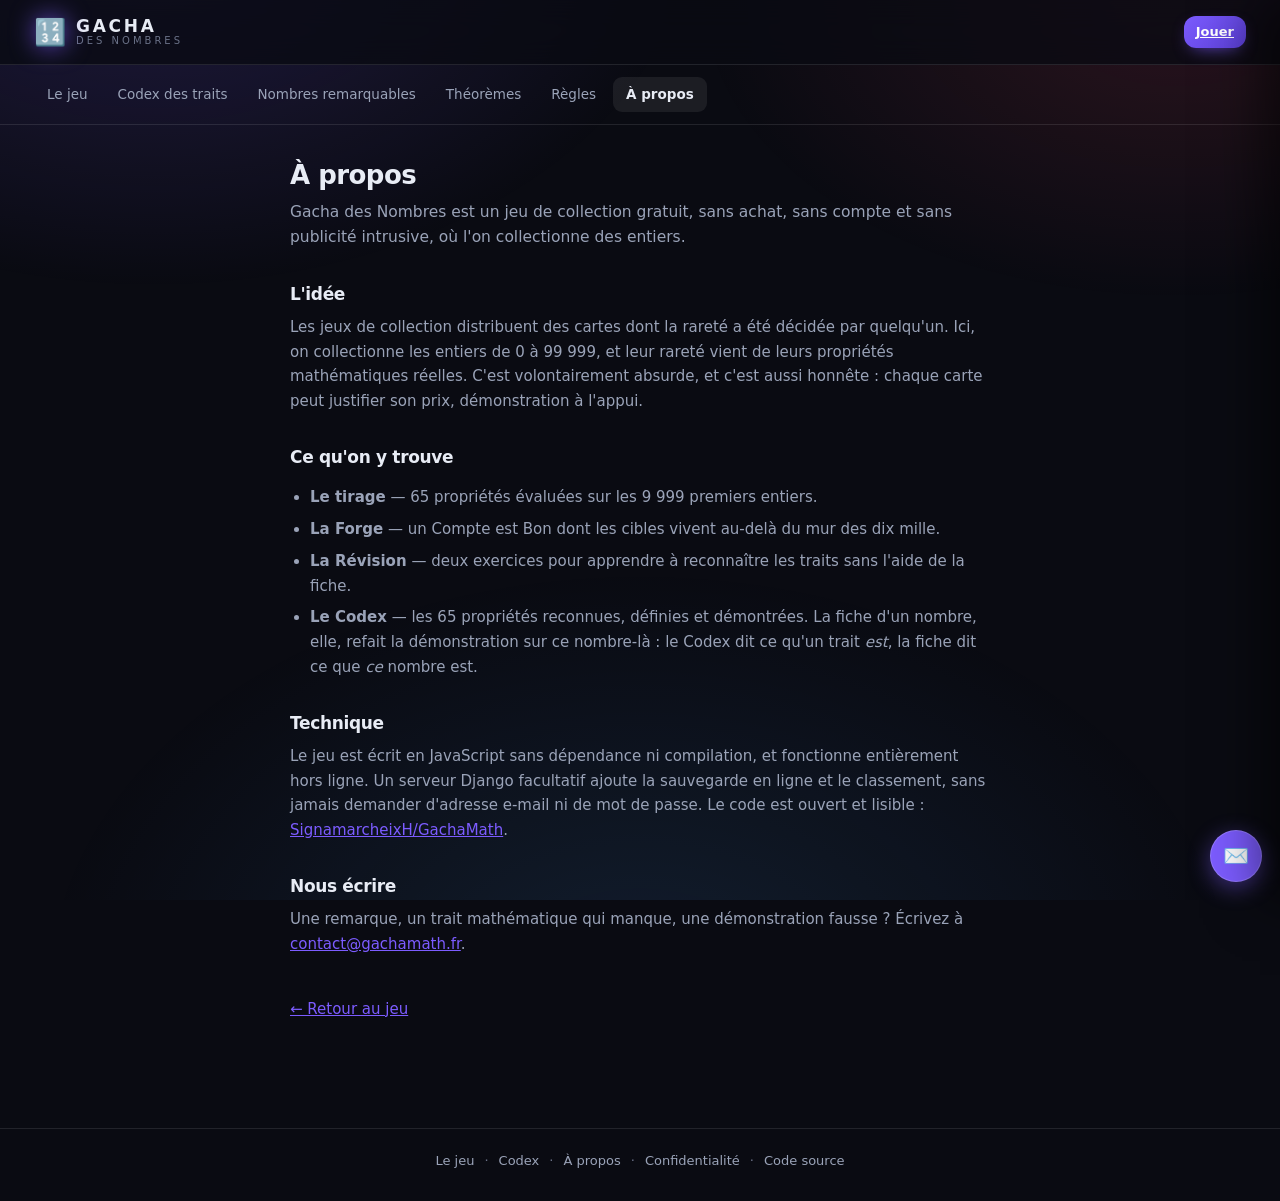
==== commit 48338711: "régénérer les pages statiques : effectifs des traits et notices à jour Co-Authored-By: Claude Opus 5" ====
--- a/a-propos.html
+++ b/a-propos.html
@@ -8,7 +8,7 @@
 <meta property="og:title" content="À propos — Gacha des Nombres">
 <meta property="og:description" content="Un jeu de collection gratuit où l'on collectionne des entiers, et où la rareté d'une carte se démontre au lieu de se décréter.">
 <meta property="og:type" content="article">
-<link rel="stylesheet" href="css/style.css?v=96">
+<link rel="stylesheet" href="css/style.css?v=230">
 <link rel="icon" href="data:image/svg+xml,<svg xmlns='http://www.w3.org/2000/svg' viewBox='0 0 100 100'><text y='.9em' font-size='90'>🔢</text></svg>">
 <!-- AdSense. La balise est posée en dur, et pas seulement injectée par
      js/pub.js, parce que la validation du site par Google se fait sur le HTML
@@ -46,7 +46,9 @@
   <li><b>Le tirage</b> — 65 propriétés évaluées sur les 9 999 premiers entiers.</li>
   <li><b>La Forge</b> — un Compte est Bon dont les cibles vivent au-delà du mur des dix mille.</li>
   <li><b>La Révision</b> — deux exercices pour apprendre à reconnaître les traits sans l'aide de la fiche.</li>
-  <li><b>Le Codex et l'Oracle</b> — de quoi interroger n'importe quel entier jusqu'à 99 999.</li>
+  <li><b>Le Codex</b> — les 65 propriétés reconnues, définies et démontrées. La fiche d'un
+      nombre, elle, refait la démonstration sur ce nombre-là : le Codex dit ce qu'un trait
+      <i>est</i>, la fiche dit ce que <i>ce</i> nombre est.</li>
 </ul>
 
 <h2>Technique</h2>
@@ -71,10 +73,10 @@
   <a href="https://github.com/SignamarcheixH/GachaMath" rel="noopener" target="_blank">Code source</a>
 </footer>
 
-<script src="js/config.js?v=96"></script>
-<script src="js/pub.js?v=96"></script>
-<script src="js/doc.js?v=96"></script>
-<script src="js/retour.js?v=96"></script>
+<script src="js/config.js?v=230"></script>
+<script src="js/pub.js?v=230"></script>
+<script src="js/doc.js?v=230"></script>
+<script src="js/retour.js?v=230"></script>
 <script>if (typeof initPub === 'function') initPub();</script>
 </body>
 </html>
--- a/css/style.css
+++ b/css/style.css
@@ -409,19 +409,58 @@
   padding: 6px 13px; border-radius: 10px; font-size: 13px;
   border: 1px solid rgba(78,201,122,.35); background: rgba(78,201,122,.12); color: #7ee6a4;
 }
-.theoList { display: grid; grid-template-columns: repeat(auto-fill, minmax(330px, 1fr)); gap: 14px; }
-.theo {
-  padding: 16px; border-radius: 16px;
-  border: 1px solid var(--line); background: var(--panel);
-  transition: border-color .15s;
-}
-.theo.done { border-color: rgba(255,176,46,.5); background: linear-gradient(150deg, rgba(255,176,46,.12), rgba(255,255,255,.02)); }
-.theo.ready { border-color: var(--r-mythique); box-shadow: 0 0 0 1px var(--r-mythique), 0 8px 30px -18px var(--r-mythique); }
-.theoHead { display: flex; align-items: baseline; gap: 9px; margin-bottom: 4px; }
-.theoHead h3 { margin: 0; flex: 1; }
-.theoHead .cnt { font-family: var(--mono); font-size: 13px; color: var(--dim); }
-.theoBonus { font-size: 12.5px; color: #7ee6a4; margin: 8px 0; font-weight: 600; }
-.theoNums { display: flex; flex-wrap: wrap; gap: 4px; margin-top: 10px; }
+/* Une ligne par théorème, comme à l'Atelier. Vingt et une cartes en grille se
+   lisaient en deux dimensions ; empilées, les avancements s'alignent dans la
+   même colonne et se comparent d'un seul regard. */
+.theoList { display: flex; flex-direction: column; gap: 10px; }
+
+.theoLigne {
+  border: 1px solid var(--line); border-radius: 14px; background: var(--panel);
+  transition: border-color .15s, background .15s;
+}
+.theoLigne.done {
+  border-color: rgba(255,176,46,.5);
+  background: linear-gradient(150deg, rgba(255,176,46,.1), rgba(255,255,255,.02));
+}
+.theoLigne.ready {
+  border-color: var(--r-mythique);
+  box-shadow: 0 0 0 1px var(--r-mythique), 0 8px 30px -18px var(--r-mythique);
+}
+
+.theoCorps {
+  display: grid; align-items: center; gap: 14px;
+  grid-template-columns: 36px minmax(0, 1fr) 150px max-content;
+  padding: 13px 16px;
+}
+.theoEmoji { font-size: 26px; line-height: 1; }
+
+.theoIdent { min-width: 0; }
+.theoIdent h3 { margin: 0; font-size: 14.5px; font-weight: 600; }
+.theoDesc { margin: 2px 0 0; font-size: 11.5px; color: var(--dim); line-height: 1.35; }
+.theoBonus {
+  display: block; margin-top: 4px;
+  font-size: 12px; font-weight: 600; color: #7ee6a4;
+}
+
+/* L'avancement occupe une largeur fixe : c'est ce qui permet de comparer deux
+   lignes sans les lire — les barres sont dans le même axe. */
+.theoAvance { display: flex; flex-direction: column; gap: 4px; }
+.theoAvance b { font-family: var(--mono); font-size: 15px; line-height: 1; }
+.theoAvance b i { font-style: normal; font-size: 11px; color: var(--dim2); }
+.theoAvance span { font-size: 10px; color: var(--dim2); }
+.theoLigne.done .theoAvance b { color: var(--gold); }
+
+.theoAction { display: flex; flex-direction: column; align-items: stretch; gap: 4px; }
+.theoAction .btn { white-space: nowrap; }
+.theoFait { font-size: 12px; font-weight: 600; color: var(--gold); white-space: nowrap; }
+.theoAttente { font-size: 11px; color: var(--dim2); white-space: nowrap; }
+
+/* Les nombres sur leur propre rangée : à vingt et un jetons, les faire tenir
+   dans la colonne du nom rétrécissait tout le reste. */
+.theoNums {
+  display: flex; flex-wrap: wrap; gap: 4px;
+  padding: 0 16px 13px;
+}
 .theoNums span {
   font-family: var(--mono); font-size: 12px; font-weight: 700;
   padding: 3px 8px; border-radius: 7px; cursor: pointer;
@@ -429,6 +468,33 @@
 }
 .theoNums span.have { border-color: var(--rc); color: #fff; background: color-mix(in srgb, var(--rc) 22%, transparent); }
 .theoNums span.have:hover { background: color-mix(in srgb, var(--rc) 40%, transparent); }
+
+@media (max-width: 860px) {
+  /* L'avancement passe sous le nom. Les cases sont placées une par une : sans
+     ça, `.theoAvance` prenait toute la rangée et le placement automatique
+     renvoyait l'action sur une troisième rangée, dans la colonne de l'emoji. */
+  .theoCorps { grid-template-columns: 36px minmax(0, 1fr) max-content; }
+  .theoEmoji  { grid-row: 1; grid-column: 1; }
+  .theoIdent  { grid-row: 1; grid-column: 2; }
+  .theoAction { grid-row: 1; grid-column: 3; }
+  .theoAvance {
+    grid-row: 2; grid-column: 1 / -1;
+    flex-direction: row; align-items: center; gap: 10px;
+  }
+  .theoAvance .bar { flex: 1; }
+}
+@media (max-width: 560px) {
+  .theoCorps { grid-template-columns: 36px minmax(0, 1fr); gap: 10px; padding: 12px 13px; }
+  .theoEmoji  { grid-row: 1; grid-column: 1; }
+  .theoIdent  { grid-row: 1; grid-column: 2; }
+  .theoAvance { grid-row: 2; grid-column: 1 / -1; }
+  .theoAction {
+    grid-row: 3; grid-column: 1 / -1;
+    flex-direction: row; align-items: center; gap: 10px;
+  }
+  .theoAction .btn { flex: 1; }
+  .theoNums { padding: 0 13px 12px; }
+}
 
 /* ══════════ DÉFIS ══════════ */
 .defiList { display: grid; grid-template-columns: repeat(auto-fill, minmax(300px, 1fr)); gap: 11px; margin-bottom: 26px; }
@@ -1590,6 +1656,26 @@
 .expNoeud.operateurs { border-color: var(--r-epique); }
 .expNoeud.contrainte { border-color: var(--gold); }
 .expNoeud.tresor     { border-color: var(--r-peucommun); }
+.expNoeud.calcul     { border-color: var(--coin); }
+.expNoeud.revision   { border-color: #7ee6a4; }
+
+/* ---------- les deux haltes ----------
+   Elles empruntent au Calcul rapide sa jauge et sa mise en page ; il ne reste à
+   habiller que le cadre et la liste des définitions. */
+.expDefi {
+  border: 1px solid var(--line2); border-radius: 16px;
+  padding: 18px 18px 20px; margin-bottom: 18px; background: var(--panel);
+}
+.expDefiTitre { font-size: 16px; font-weight: 600; color: var(--coin); margin-bottom: 6px; }
+.expDefiAide { font-size: 13px; color: var(--dim); margin: 0 0 16px; line-height: 1.5; }
+.expChoix { display: flex; flex-direction: column; gap: 9px; }
+.expChoixItem {
+  text-align: left; padding: 13px 15px; border-radius: 12px;
+  border: 1px solid var(--line2); background: var(--panel2); color: var(--txt);
+  font-size: 13.5px; line-height: 1.45; cursor: pointer; transition: .13s;
+}
+.expChoixItem:hover { border-color: var(--accent); background: rgba(124,92,255,.12); }
+.expChoixItem:focus-visible { outline: 2px solid var(--coin); outline-offset: 2px; }
 /* Le camp est la seule sortie payante : il se voit de loin sur la piste. */
 .expNoeud.checkpoint {
   border-color: var(--coin); border-style: double; border-width: 4px;
@@ -1803,3 +1889,1018 @@
 }
 .clJeu.zero { color: var(--dim2); opacity: .45; }
 .clTable.detail .clVal { text-align: right; }
+
+/* ============================================================
+   LE MUR DES RETOURS
+   ============================================================ */
+.retSection {
+  margin: 26px 0 4px; font-size: 15px; font-weight: 600; color: var(--txt);
+}
+.retSection .tiny { color: var(--dim2); font-weight: 400; margin-left: 4px; }
+.retAide { margin: 0 0 12px; color: var(--dim); }
+.retListe { display: flex; flex-direction: column; gap: 10px; }
+
+.retCarte {
+  display: flex; gap: 14px; align-items: flex-start;
+  padding: 14px 16px; border-radius: 14px;
+  border: 1px solid var(--line); background: var(--panel);
+}
+/* Les siens se repèrent d'un coup d'œil dans une liste où tout se ressemble. */
+.retCarte.mien { border-color: rgba(124,92,255,.5); background: rgba(124,92,255,.06); }
+
+/* ---------- la colonne de soutien ----------
+   Il n'y a pas de flèche vers le bas : « moi aussi » est une information,
+   « ton idée est mauvaise » est un jugement sur un autre joueur. */
+.retVoix {
+  flex: 0 0 auto; display: grid; place-items: center; gap: 1px;
+  width: 52px; padding: 7px 0; border-radius: 11px;
+  border: 1px solid var(--line2); background: var(--panel2);
+  color: var(--dim); cursor: pointer; transition: .13s;
+}
+.retVoix b { font-family: var(--mono); font-size: 14px; color: var(--txt); }
+.retFleche { font-size: 11px; line-height: 1; }
+.retVoix:not(:disabled):hover { border-color: var(--accent); color: var(--txt); }
+.retVoix.donne {
+  border-color: var(--accent); color: #cbb6ff; background: rgba(124,92,255,.18);
+}
+.retVoix.donne b { color: #cbb6ff; }
+.retVoix:disabled { opacity: .4; cursor: default; }
+.retVoix:focus-visible { outline: 2px solid var(--coin); outline-offset: 2px; }
+
+.retCorps { flex: 1; min-width: 0; }
+.retTete { display: flex; align-items: center; gap: 8px; flex-wrap: wrap; margin-bottom: 7px; }
+.retObjet {
+  font-size: 11px; letter-spacing: .04em; padding: 2px 8px; border-radius: 99px;
+  border: 1px solid var(--line2); color: var(--dim);
+}
+.retObjet.bug { border-color: rgba(255,107,129,.5); color: #ff9aa8; }
+.retObjet.idee { border-color: rgba(255,215,106,.5); color: var(--coin); }
+.retObjet.maths { border-color: rgba(124,92,255,.5); color: #cbb6ff; }
+
+.retStatut {
+  font-size: 10px; letter-spacing: .1em; text-transform: uppercase;
+  padding: 2px 8px; border-radius: 99px; border: 1px solid var(--line2); color: var(--dim2);
+}
+.retStatut.retenu { border-color: rgba(255,176,46,.5); color: var(--gold); }
+.retStatut.fait { border-color: var(--r-peucommun); color: #7ee6a4; }
+.retStatut.refuse { border-color: var(--line2); color: var(--dim2); text-decoration: line-through; }
+.retMien {
+  font-size: 10px; letter-spacing: .1em; text-transform: uppercase; color: #cbb6ff;
+}
+
+/* Un message vient d'un visiteur : il peut ne contenir aucune espace. Sans
+   `overflow-wrap`, une seule ligne de deux mille caractères ferait déborder la
+   page entière. */
+.retMessage {
+  margin: 0 0 8px; font-size: 13.5px; line-height: 1.55; color: var(--txt);
+  white-space: pre-wrap; overflow-wrap: anywhere;
+}
+.retPied {
+  display: flex; gap: 10px; justify-content: space-between;
+  font-size: 11.5px; color: var(--dim2);
+}
+.retPied span:first-child { overflow: hidden; text-overflow: ellipsis; white-space: nowrap; }
+
+/* La case « anonyme » du panneau d'envoi.
+   C'est un <label>, donc elle héritait des majuscules et de l'interlettrage des
+   étiquettes de champ : elle se lisait comme un titre de section, pas comme une
+   case à cocher. On remet une casse et une graisse de phrase. */
+.retourForm label.retourCase {
+  display: flex; gap: 9px; align-items: flex-start; margin: 6px 0 2px;
+  font-size: 12.5px; line-height: 1.45; cursor: pointer;
+  text-transform: none; letter-spacing: 0; font-weight: 400; color: var(--dim);
+}
+.retourCase input { margin-top: 2px; accent-color: var(--accent); }
+.retourCase i { font-style: normal; color: var(--dim2); }
+
+@media (max-width: 560px) {
+  .retCarte { gap: 10px; padding: 12px 12px; }
+  .retVoix { width: 44px; }
+}
+
+/* ============================================================
+   LE HUB — LE PLAN DE LA CITÉ
+
+   Même montage que la carte de l'Expédition : un SVG pour le terrain, de vrais
+   boutons HTML par-dessus dans le même repère en pourcentages. Les bâtiments
+   restent donc du texte, focalisable au clavier.
+   ============================================================ */
+.villeCadre {
+  border: 1px solid var(--line); border-radius: 18px; padding: 10px;
+  background:
+    radial-gradient(90% 40% at 50% 0%, rgba(255,215,106,.07), transparent 60%),
+    radial-gradient(110% 70% at 50% 100%, rgba(124,92,255,.11), transparent 65%),
+    var(--panel);
+}
+/* Trois quarts de hauteur pour deux colonnes : c'est ce qui tient sur un
+   téléphone de 340 px sans rien cacher ni rien faire défiler. */
+/* Le plafond de hauteur passait avant le rapport de forme : il écrasait le plan
+   et tassait les rangs les uns sur les autres. C'est la hauteur qui commande. */
+.villePlan { position: relative; width: 100%; aspect-ratio: 4 / 5; min-height: 880px; }
+/* Le plan large : la ville entière tient sous les yeux, sans défiler. Le
+   plancher de hauteur évite qu'entre 900 et 1 000 px le plan se tasse au point
+   que les légendes se rejoignent. Les emprises y sont plus étroites : la rue
+   basse compte cinq bâtiments depuis que l'Atelier est arrivé. */
+.villePlan.large { aspect-ratio: 16 / 11; min-height: 660px; }
+.villePlan.large .villeLieu { width: 19%; max-width: 150px; }
+.villePlan.large .villeMur { top: 28%; }
+
+.villeRoutes { position: absolute; inset: 0; width: 100%; height: 100%; }
+/* Sans `non-scaling-stroke`, l'épaisseur du trait se déformerait avec le plan —
+   les rues seraient larges en bas et fines sur les côtés. */
+.villeRue {
+  fill: none; stroke: var(--line2); stroke-width: 7; stroke-linecap: round;
+  stroke-linejoin: round; vector-effect: non-scaling-stroke; opacity: .28;
+}
+.villeRiviere {
+  fill: none; stroke: #3d6ea8; stroke-width: 9; stroke-linecap: round;
+  vector-effect: non-scaling-stroke; opacity: .32;
+}
+/* La place, en HTML : ronde à toutes les formes de plan. */
+.villePlace {
+  position: absolute; transform: translate(-50%, -50%);
+  width: 96px; height: 96px; border-radius: 50%;
+  border: 1px dashed var(--line2); background: rgba(124,92,255,.06);
+  pointer-events: none;
+}
+.villePlace::after {
+  content: ''; position: absolute; inset: 44px; border-radius: 50%;
+  background: var(--line2); opacity: .7;
+}
+
+/* ---------- le rempart ---------- */
+.villeMur {
+  position: absolute; left: 0; right: 0; top: 22%; height: 14px;
+  transform: translateY(-50%);
+  background:
+    repeating-linear-gradient(90deg, var(--line2) 0 13px, transparent 13px 21px)
+      0 0 / auto 6px no-repeat,
+    linear-gradient(var(--line2), var(--line2)) 0 6px / 100% 3px no-repeat;
+  opacity: .8;
+}
+.villeMur span {
+  position: absolute; right: 6px; top: -7px; white-space: nowrap;
+  padding: 1px 8px; border-radius: 3px; background: #12131c;
+  font-size: 9px; letter-spacing: .15em; text-transform: uppercase; color: var(--coin);
+}
+
+/* ---------- un bâtiment ---------- */
+/* Un lieu est un SYMBOLE LÉGENDÉ, pas une carte. Des cartes bordées alignées
+   donnaient un organigramme ; sur un plan, on dessine l'emprise du bâtiment et
+   on écrit son nom dessous. */
+.villeLieu {
+  position: absolute; transform: translate(-50%, -50%);
+  width: 30%; max-width: 178px; padding: 0;
+  display: flex; flex-direction: column; align-items: center; gap: 4px;
+  text-align: center; text-decoration: none; font: inherit; color: var(--txt);
+  border: 0; background: none; cursor: pointer;
+}
+.villeLieu:focus-visible { outline: none; }
+
+/* L'emprise : le carré du bâtiment sur le plan. */
+.villeIcone {
+  width: 56px; height: 56px; padding: 9px; box-sizing: border-box; flex: none;
+  fill: none; stroke: var(--dim); stroke-width: 1.4;
+  stroke-linejoin: round; stroke-linecap: round;
+  border: 1px solid var(--line2); border-radius: 13px;
+  background: rgba(16,18,29,.94);
+  transition: transform .13s, border-color .13s, background .13s,
+              box-shadow .13s, stroke .13s;
+}
+.villeLieu:hover .villeIcone {
+  transform: translateY(-3px) scale(1.06); stroke: #cbb6ff;
+  border-color: var(--accent); background: rgba(30,25,58,.96);
+  box-shadow: 0 12px 26px -12px var(--accent);
+}
+.villeLieu:focus-visible .villeIcone { outline: 2px solid var(--coin); outline-offset: 3px; }
+
+/* La légende se lit sur le plan : un fond mince l'empêche de se perdre dans
+   les rues qui passent dessous. */
+.villeNom {
+  font-size: 13px; font-weight: 600; line-height: 1.2;
+  padding: 1px 7px; border-radius: 6px; background: rgba(12,13,20,.82);
+}
+.villeDesc { font-size: 10.5px; color: var(--dim); line-height: 1.3; max-width: 160px; }
+.villeJauge {
+  font-family: var(--mono); font-size: 10px; color: var(--dim2);
+  padding: 0 5px; border-radius: 5px; background: rgba(12,13,20,.72);
+}
+
+/* ---------- les lieux qui ont leur vue ----------
+   Une vignette n'est pas un pictogramme : elle est large, elle a besoin de son
+   format. L'emprise devient donc un rectangle, et le nom se lit dessous comme
+   pour les autres — un plan reste un plan. */
+.villeLieu.vue { width: 44%; max-width: 210px; }
+.villePlan.large .villeLieu.vue { width: 22%; max-width: 190px; }
+.villeVue {
+  display: block; width: 100%; height: auto; aspect-ratio: 450 / 254;
+  object-fit: cover; border-radius: 12px;
+  border: 1px solid var(--line2); background: var(--bg2);
+  transition: transform .13s, border-color .13s, box-shadow .13s, filter .13s;
+  /* Assombrie au repos : la carte doit rester lisible, et c'est le survol qui
+     révèle le lieu. */
+  filter: saturate(.75) brightness(.72);
+}
+.villeLieu:hover .villeVue {
+  transform: translateY(-3px) scale(1.04); filter: none;
+  border-color: var(--accent); box-shadow: 0 12px 26px -12px var(--accent);
+}
+
+/* ---------- la vue s'ouvre au survol ----------
+    Sur le plan, une vignette fait 190 px : on distingue une forge d'un vivier,
+   pas ce qu'il y a dedans. Au survol elle s'ouvre en grand — les fichiers font
+   900 px de large, on reste donc en deçà, et l'image ouverte est nette.
+
+   Le point de fuite vient du plan (`--fuite`, posé par hub.js) : une vignette
+   de bord grandit vers l'intérieur de la ville, jamais par-dessus le cadre.
+   Réservé au vrai survol : au doigt, l'agrandissement resterait collé après le
+   tap, et le tap sert à entrer dans le lieu. */
+@media (hover: hover) and (pointer: fine) {
+  .villeLieu.vue { z-index: 1; }
+  .villeLieu.vue:hover, .villeLieu.vue:focus-visible { z-index: 5; }
+  .villeLieu.vue:hover .villeVue, .villeLieu.vue:focus-visible .villeVue {
+    transform: scale(2.6); transform-origin: var(--fuite, center) center;
+    filter: none; border-color: var(--accent);
+    box-shadow: 0 22px 50px -14px rgba(0,0,0,.85), 0 0 0 1px var(--accent);
+  }
+  .villeLieu.vue.porte:hover .villeVue, .villeLieu.vue.porte:focus-visible .villeVue {
+    border-color: var(--coin);
+    box-shadow: 0 22px 50px -14px rgba(0,0,0,.85), 0 0 0 1px var(--coin);
+  }
+  /* Le nom passe au-dessus de l'image ouverte : sans cela, la vignette d'à
+     côté recouvrait la légende du lieu qu'on est en train de regarder. */
+  .villeLieu.vue:hover .villeNom, .villeLieu.vue:focus-visible .villeNom {
+    position: relative; z-index: 1; background: rgba(12,13,20,.95);
+  }
+  /* Un lieu fermé ne s'ouvre pas : il n'y a rien à aller voir. */
+  .villeLieu.vue.ferme:hover .villeVue { transform: none; filter: saturate(0) brightness(.5); }
+}
+.villeLieu:focus-visible .villeVue { outline: 2px solid var(--coin); outline-offset: 3px; }
+.villeLieu.porte .villeVue { border-color: rgba(255,215,106,.55); }
+.villeLieu.porte:hover .villeVue {
+  border-color: var(--coin); box-shadow: 0 12px 26px -12px var(--coin);
+}
+.villeLieu.ferme .villeVue { filter: saturate(0) brightness(.5); }
+
+/* Les deux portes sont bâties SUR le rempart : elles s'en distinguent, et ce
+   sont les seuls bâtiments un peu plus grands que les autres. */
+.villeLieu.porte .villeIcone {
+  width: 66px; height: 66px; stroke: var(--coin);
+  border-color: rgba(255,215,106,.55);
+  background: linear-gradient(165deg, rgba(48,39,17,.97), rgba(16,18,29,.97));
+}
+.villeLieu.porte:hover .villeIcone {
+  border-color: var(--coin); box-shadow: 0 12px 26px -12px var(--coin); stroke: var(--coin);
+}
+.villeLieu.porte .villeJauge { color: var(--coin); }
+
+/* Au-delà du mur : rien n'est acquis, tout est à aller chercher. */
+.villeLieu.loin .villeIcone {
+  border-style: dashed; border-color: rgba(255,176,46,.42); stroke: var(--gold);
+  background: rgba(28,22,10,.9);
+}
+
+/* Prêt pour les Actes : un lieu pas encore ouvert reste visible, en sourdine,
+   pour qu'on sache qu'il existe et qu'il se mérite. */
+.villeLieu.ferme { opacity: .32; cursor: default; }
+.villeLieu.ferme:hover .villeIcone {
+  transform: none; border-color: var(--line2);
+  background: rgba(16,18,29,.94); box-shadow: none; stroke: var(--dim);
+}
+
+.villeLegende { margin: 10px 2px 0; color: var(--dim2); text-align: center; }
+
+@media (max-width: 560px) {
+  .villeCadre { padding: 6px; }
+  /* Sur un plan étroit, il n'y a plus un pouce de rempart libre : les deux
+     portes en occupent toute la largeur, et l'étiquette se faisait couper d'un
+     côté ou de l'autre. Elle disparaît, et la légende sous le plan porte le
+     chiffre à sa place — une étiquette tronquée est pire qu'aucune. */
+  .villeMur span { display: none; }
+  .villePlace { width: 74px; height: 74px; }
+  .villePlace::after { inset: 34px; }
+  .villePlan { aspect-ratio: 2 / 3; }
+  .villeLieu { width: 42%; }
+  .villeLieu.vue { width: 46%; }
+  .villeIcone { width: 44px; height: 44px; padding: 7px; }
+  .villeLieu.porte .villeIcone { width: 52px; height: 52px; }
+  .villeNom { font-size: 11.5px; }
+  /* La description saute : sur un téléphone, le nom et le compteur suffisent à
+     savoir où l'on met les pieds, et le reste encombrerait le plan. */
+  .villeDesc { display: none; }
+  .villeJauge { font-size: 9px; }
+}
+@media (prefers-reduced-motion: reduce) {
+  .villeIcone, .villeLieu:hover .villeIcone { transition: none; transform: none; }
+  /* L'agrandissement reste — c'est ce qui donne à voir l'image — mais il est
+     instantané : c'est le glissement qui gêne, pas la taille. */
+  .villeVue { transition: none; }
+}
+
+/* ============================================================
+   L'ATELIER
+   ============================================================ */
+.atEntete {
+  display: flex; flex-wrap: wrap; align-items: center; gap: 16px;
+  padding: 16px 18px; margin-bottom: 16px;
+  border: 1px solid var(--line); border-radius: 16px;
+  background:
+    radial-gradient(90% 120% at 0% 0%, rgba(124,92,255,.12), transparent 60%),
+    var(--panel);
+}
+.atSomme { display: flex; align-items: baseline; gap: 8px; }
+.atSomme span {
+  font-size: 10px; letter-spacing: .16em; text-transform: uppercase; color: var(--dim2);
+}
+.atSomme b {
+  font-family: var(--mono); font-size: 30px; color: var(--txt);
+  font-variant-numeric: tabular-nums;
+}
+.atSomme i { font-style: normal; font-size: 13px; color: var(--dim); }
+.btn.atClic { flex: none; }
+.atNote { flex: 1 1 240px; margin: 0; color: var(--dim); line-height: 1.5; }
+
+/* ---------- une machine par ligne ----------
+   Dix instruments en cartes obligeaient à balayer une grille pour comparer
+   deux rendements. En lignes, les trois chiffres tombent dans la même colonne
+   d'une machine à l'autre, et la comparaison se fait à l'œil. */
+.atListe { display: flex; flex-direction: column; gap: 9px; }
+
+.atLigne {
+  border: 1px solid var(--line); border-radius: 14px; background: var(--panel);
+  transition: border-color .13s, background .13s;
+}
+.atLigne.batie { border-color: rgba(124,92,255,.42); background: rgba(124,92,255,.06); }
+.atLigne.enCours { border-color: var(--coin); background: rgba(255,215,106,.07); }
+
+.atCorps {
+  display: grid; align-items: center; gap: 14px;
+  grid-template-columns: 36px minmax(0, 1fr) auto auto;
+  padding: 13px 16px;
+}
+.atEmoji { font-size: 26px; line-height: 1; }
+
+.atIdent { min-width: 0; }
+.atIdent h3 { margin: 0; font-size: 14.5px; font-weight: 600; }
+.atNiveau {
+  font-family: var(--mono); font-size: 10.5px; color: #cbb6ff; font-weight: 400;
+  padding: 1px 7px; border-radius: 99px; border: 1px solid rgba(124,92,255,.5);
+}
+.atEpoque { font-family: var(--mono); font-size: 10.5px; color: var(--dim2); }
+.atDesc { margin: 3px 0 0; font-size: 12px; color: var(--dim); line-height: 1.4; }
+
+/* ---------- le calcul, écrit en clair ----------
+   « tant par nombre × tant de nombres = tant » : la formule est affichée telle
+   qu'elle est calculée, pour qu'on voie d'où vient le total et ce qui le fera
+   monter — un niveau de plus, ou un herbier plus fourni. */
+.atCalcul {
+  display: flex; align-items: center; gap: 10px;
+  padding: 7px 12px; border-radius: 11px; background: rgba(0,0,0,.24);
+}
+.atFacteur { display: flex; flex-direction: column; align-items: flex-end; line-height: 1.25; }
+.atFacteur b {
+  font-family: var(--mono); font-size: 15px; color: var(--txt);
+  font-variant-numeric: tabular-nums;
+}
+.atFacteur i { font-style: normal; font-size: 9.5px; color: var(--dim2); white-space: nowrap; }
+.atFacteur.produit b { color: #cbb6ff; font-size: 17px; }
+.atLigne.aBatir .atFacteur.produit b { color: var(--dim); }
+.atFois { font-family: var(--mono); font-size: 13px; color: var(--dim2); }
+
+/* Le libellé ne se plie jamais : « Mettre en service » sur trois lignes rendait
+   la colonne illisible entre 560 et 860 px. */
+.atAction { display: flex; flex-direction: column; align-items: stretch; gap: 4px; }
+.atAction .btn { white-space: nowrap; }
+.atPrix { font-family: var(--mono); font-size: 11px; color: var(--dim2); text-align: center; }
+
+/* ⚠ AIDE DE TEST. Délibérément voyante : un outil de test discret finit en
+   production. Elle disparaît avec le drapeau ATELIER_TEST. */
+.atTest {
+  margin-top: 2px; padding: 2px 6px; border-radius: 6px; cursor: pointer;
+  border: 1px dashed #ff6b81; background: rgba(255,107,129,.12); color: #ff9aa8;
+  font-family: var(--mono); font-size: 9.5px;
+}
+.atTest:hover { background: rgba(255,107,129,.26); }
+/* Une porte se voit venir : le rang de la prochaine révision est annoncé dès
+   qu'on sort de la précédente. */
+.atProchain { color: rgba(255,215,106,.6); }
+.atPorte { color: var(--coin); font-weight: 400; }
+.btn.porte {
+  border-color: var(--coin); color: #2a1f06;
+  background: linear-gradient(160deg, #f2cd6b, #d9a441);
+}
+.btn.porte:hover:not(:disabled) { background: linear-gradient(160deg, #ffdd85, #e8b552); }
+
+/* ---------- la reproduction sur l'établi ---------- */
+.atEssai {
+  border-top: 1px dashed rgba(255,215,106,.35);
+  padding: 14px 16px 15px; display: flex; flex-direction: column; gap: 9px;
+}
+.atEssaiTete { display: flex; align-items: center; gap: 12px; flex-wrap: wrap; }
+.atEssaiTitre { font-size: 12.5px; color: var(--coin); }
+.atEssaiRang { font-family: var(--mono); font-size: 11px; color: var(--dim2); }
+.atEssaiAide { margin: 0; font-size: 12px; color: var(--dim); }
+.atEssaiCalcul {
+  font-family: var(--mono); font-size: clamp(20px, 4vw, 28px); color: var(--txt);
+  letter-spacing: .02em; padding: 6px 0;
+}
+.atEssaiEgal { color: var(--dim2); }
+.atEssaiNote { margin: 0; color: var(--dim2); }
+/* La saisie du Calcul rapide est centrée, parce que là-bas tout l'écran l'est.
+   Ici le panneau est aligné à gauche : la garder centrée la détachait du reste.
+   Elle se replie aussi — à 340 px, « Renoncer » sortait du cadre et se faisait
+   couper. */
+.atEssai .calcSaisie { justify-content: flex-start; flex-wrap: wrap; }
+.atEssai .calcSaisie input { flex: 1 1 120px; min-width: 0; }
+
+@media (max-width: 860px) {
+  /* Les trois chiffres passent sous le nom : à cette largeur, une ligne à
+     quatre colonnes coupait les libellés en deux.
+
+     Les cases sont placées une par une. Sans ça, `.atCalcul` prenait toute la
+     rangée et le placement automatique renvoyait le bouton sur une TROISIÈME
+     rangée, dans la colonne de l'emoji — trente-quatre pixels de large. */
+  /* Trente-six pixels, pas trente-quatre : certains emoji débordent de deux. */
+  .atCorps { grid-template-columns: 36px minmax(0, 1fr) max-content; }
+  .atEmoji  { grid-row: 1; grid-column: 1; }
+  .atIdent  { grid-row: 1; grid-column: 2; }
+  .atAction { grid-row: 1; grid-column: 3; }
+  .atCalcul { grid-row: 2; grid-column: 1 / -1; justify-content: space-between; }
+}
+@media (max-width: 560px) {
+  /* Un emoji ne tient pas toujours dans le carré qu'on lui donne : trente
+     pixels débordaient de six. */
+  .atCorps { grid-template-columns: 36px minmax(0, 1fr); gap: 10px; padding: 12px 13px; }
+  .atEmoji  { grid-row: 1; grid-column: 1; }
+  .atIdent  { grid-row: 1; grid-column: 2; }
+  .atCalcul { grid-row: 2; grid-column: 1 / -1; }
+  .atAction {
+    grid-row: 3; grid-column: 1 / -1;
+    flex-direction: row; align-items: center; gap: 10px;
+  }
+  .atAction .btn { flex: 1; }
+  /* « 0 traités · 90 000 existants » est le plus long libellé du lot : il
+     débordait de cinq pixels sur un écran de 375. */
+  .atCalcul { gap: 5px; padding: 7px 8px; }
+  .atFacteur b { font-size: 13.5px; }
+  .atFacteur i { font-size: 8.5px; }
+  .atEntete { padding: 13px 14px; gap: 12px; }
+  .atSomme b { font-size: 25px; }
+}
+
+/* ============================================================
+   LE SOROBAN
+
+   Les perles sont de vrais boutons : on les pousse au doigt comme à la souris,
+   et le clavier les atteint. Leur position est calculée en CSS à partir du
+   rang — active, une perle vient contre la barre ; au repos, elle retombe au
+   bout de sa tige.
+   ============================================================ */
+.abaque { display: flex; flex-direction: column; align-items: flex-start; gap: 10px; }
+
+.abCadre {
+  position: relative; padding: 12px 14px; border-radius: 14px;
+  border: 1px solid rgba(255,215,106,.35);
+  background: linear-gradient(170deg, rgba(46,36,20,.85), rgba(16,18,29,.92));
+}
+.abTiges { display: flex; gap: 6px; }
+.abTige { display: flex; flex-direction: column; align-items: center; }
+
+/* La baguette de bois, derrière les perles. */
+.abBaguette {
+  position: absolute; left: 50%; top: 0; bottom: 0; width: 3px;
+  transform: translateX(-50%); border-radius: 2px;
+  background: rgba(255,215,106,.28);
+}
+.abCiel, .abTerre { position: relative; width: 46px; }
+.abCiel { height: 58px; }
+/* Quatre perles de 25 px dans une tige de 112 ne laissaient que dix pixels
+   entre « poussée » et « au repos » : on ne voyait pas la différence. La tige
+   s'allonge pour que le vide sous la barre se lise d'un coup d'œil. */
+.abTerre { height: 132px; }
+
+.abPerle {
+  position: absolute; left: 50%; width: 40px; height: 22px; padding: 0;
+  transform: translateX(-50%); border-radius: 50% / 60%;
+  border: 1px solid rgba(255,215,106,.45); cursor: pointer;
+  background: linear-gradient(165deg, #6b4a2a, #3a2716);
+  box-shadow: inset 0 1px 0 rgba(255,215,106,.35), 0 2px 5px rgba(0,0,0,.5);
+  transition: top .12s ease, background .12s, border-color .12s;
+}
+.abPerle:hover { border-color: var(--coin); }
+.abPerle:focus-visible { outline: 2px solid var(--coin); outline-offset: 2px; }
+.abPerle.active {
+  background: linear-gradient(165deg, #d9a441, #8a5f1d);
+  border-color: var(--coin);
+}
+
+/* Ciel : au repos en haut de la tige, active elle descend contre la barre. */
+.abCiel .abPerle { top: 2px; }
+.abCiel .abPerle.active { top: 32px; }
+
+/* Terre : les perles actives montent se coller à la barre, dans l'ordre ;
+   les autres restent en bas. Une perle isolée ne bouge jamais seule. */
+.abTerre .abPerle { top: calc(132px - (4 - var(--k)) * 25px); }
+.abTerre .abPerle.active { top: calc(var(--k) * 25px + 2px); }
+
+/* La barre. Elle sépare le ciel de la terre, et c'est elle qui décide de ce
+   qui compte. */
+.abBarre {
+  position: absolute; left: 8px; right: 8px; top: 70px; height: 7px;
+  border-radius: 3px; background: linear-gradient(#c9962f, #6d4d13);
+  box-shadow: 0 1px 4px rgba(0,0,0,.6);
+}
+.abRang {
+  margin-top: 5px; font-family: var(--mono); font-size: 9.5px; color: var(--dim2);
+}
+
+.abLecture { display: flex; align-items: baseline; gap: 9px; }
+.abLecture span {
+  font-size: 10px; letter-spacing: .16em; text-transform: uppercase; color: var(--dim2);
+}
+.abLecture b {
+  font-family: var(--mono); font-size: 26px; color: var(--txt);
+  font-variant-numeric: tabular-nums;
+}
+/* Aucun indice : la lecture ne verdit qu'une fois le compte juste posé, et le
+   joueur l'apprend en validant, pas avant. */
+.abLecture b.juste { color: var(--txt); }
+
+@media (max-width: 560px) {
+  .abCadre { padding: 10px; }
+  .abTiges { gap: 3px; }
+  .abCiel, .abTerre { width: 40px; }
+  .abPerle { width: 34px; }
+  .abLecture b { font-size: 22px; }
+}
+@media (prefers-reduced-motion: reduce) { .abPerle { transition: none; } }
+
+/* ============================================================
+   LE QUIPU
+
+   Un cordon principal horizontal, et sous lui un rang par puissance de dix —
+   le plus haut d'abord, les unités en bas. Trois sortes de nœuds, et elles ne
+   sont pas décoratives : simples aux rangs supérieurs, long à tours pour les
+   unités, en huit pour un seul.
+   ============================================================ */
+.quipu { display: flex; flex-direction: column; align-items: flex-start; gap: 10px; }
+
+.quCadre {
+  padding: 0 16px 14px; border-radius: 14px;
+  border: 1px solid rgba(255,215,106,.3);
+  background: linear-gradient(170deg, rgba(42,34,24,.85), rgba(16,18,29,.92));
+}
+/* Le cordon principal, dont tout le reste pend. */
+.quPrincipal {
+  height: 9px; margin: 0 -6px 4px; border-radius: 5px;
+  background: linear-gradient(#b98a4e, #6d4d28);
+  box-shadow: 0 2px 5px rgba(0,0,0,.5);
+}
+.quRangs { display: flex; flex-direction: column; }
+
+.quRang { display: grid; grid-template-columns: 54px 46px 22px; align-items: start; gap: 10px; }
+.quPoids {
+  font-family: var(--mono); font-size: 10px; color: var(--dim2);
+  text-align: right; padding-top: 8px;
+}
+.quChiffre {
+  font-family: var(--mono); font-size: 15px; color: var(--txt); padding-top: 5px;
+}
+
+/* Le cordon d'un rang : une hauteur fixe, les nœuds posés dessus. */
+.quCordon { position: relative; height: 108px; width: 46px; }
+.quFil {
+  position: absolute; left: 50%; top: 0; bottom: 0; width: 3px;
+  transform: translateX(-50%); border-radius: 2px;
+  background: linear-gradient(rgba(185,138,78,.75), rgba(109,77,40,.55));
+}
+
+/* ---------- les nœuds ---------- */
+.quNoeud {
+  position: absolute; left: 50%; transform: translateX(-50%);
+  width: 26px; height: 13px; padding: 0; border-radius: 50% / 60%;
+  border: 1px solid rgba(255,215,106,.5); cursor: pointer;
+  background: linear-gradient(165deg, #c68f45, #7d5622);
+  box-shadow: 0 1px 3px rgba(0,0,0,.5);
+  transition: transform .1s, border-color .1s;
+}
+.quNoeud:hover { transform: translateX(-50%) scale(1.15); border-color: var(--coin); }
+.quNoeud:focus-visible { outline: 2px solid var(--coin); outline-offset: 2px; }
+
+/* Le nœud long des unités : plus large et strié, on en compte les tours. */
+.quNoeud.long {
+  width: 32px; height: 15px; border-radius: 7px;
+  background:
+    repeating-linear-gradient(90deg, rgba(0,0,0,.28) 0 2px, transparent 2px 6px),
+    linear-gradient(165deg, #d0a052, #7d5622);
+}
+/* Un seul tour ne tiendrait pas : c'est un nœud en huit. */
+.quNoeud.huit {
+  width: 30px; height: 18px; border-radius: 50%;
+  background:
+    radial-gradient(circle at 50% 28%, transparent 3.5px, #c68f45 4px, #7d5622 100%),
+    radial-gradient(circle at 50% 72%, transparent 3.5px, #c68f45 4px, #7d5622 100%);
+}
+
+/* Nouer : la place libre sous le dernier nœud. Le zéro s'y écrit, parce qu'un
+   rang sans nœud vaut zéro — et que c'est la seule façon de l'écrire sur une
+   corde. */
+.quNouer {
+  position: absolute; left: 50%; transform: translateX(-50%);
+  width: 40px; bottom: 0; padding: 0;
+  border: 1px dashed transparent; border-radius: 9px; cursor: pointer;
+  background: none; color: var(--dim2);
+  font-family: var(--mono); font-size: 13px; line-height: 1;
+}
+.quNouer:hover { border-color: rgba(255,215,106,.45); background: rgba(255,215,106,.07); }
+.quNouer:focus-visible { outline: 2px solid var(--coin); outline-offset: 2px; }
+
+@media (max-width: 560px) {
+  .quCadre { padding: 0 10px 12px; }
+  .quRang { grid-template-columns: 46px 40px 20px; gap: 7px; }
+  .quCordon { height: 96px; width: 40px; }
+  .quPoids { font-size: 9px; }
+}
+@media (prefers-reduced-motion: reduce) { .quNoeud { transition: none; } }
+
+/* ============================================================
+   LE CRIBLE
+
+   Une table de nombres, et le tamis qu'on y passe. Trois états seulement :
+   intact, couronné, barré — et c'est tout ce que l'algorithme connaît.
+   ============================================================ */
+.crible { display: flex; flex-direction: column; align-items: flex-start; gap: 10px; }
+
+.crTable {
+  display: grid; grid-template-columns: repeat(10, minmax(0, 1fr));
+  gap: 3px; width: 100%; max-width: 420px;
+  padding: 10px; border-radius: 14px;
+  border: 1px solid rgba(124,92,255,.3);
+  background: linear-gradient(170deg, rgba(24,22,44,.85), rgba(16,18,29,.92));
+}
+
+.crCase {
+  aspect-ratio: 1; padding: 0; border-radius: 7px; cursor: pointer;
+  border: 1px solid var(--line2); background: var(--panel2); color: var(--txt);
+  font-family: var(--mono); font-size: 11.5px; line-height: 1;
+  transition: transform .1s, border-color .1s, background .1s;
+}
+.crCase:hover:not(:disabled) {
+  transform: scale(1.12); border-color: var(--accent); background: rgba(124,92,255,.2);
+}
+.crCase:focus-visible { outline: 2px solid var(--coin); outline-offset: 1px; }
+
+/* Le tamis de la passe : c'est lui qui travaille, il ne tombe pas. */
+.crCase.tamis {
+  border-color: var(--coin); color: var(--coin); font-weight: 700;
+  background: rgba(255,215,106,.2); cursor: default;
+  box-shadow: 0 0 0 2px rgba(255,215,106,.18);
+}
+/* Emporté par une passe précédente : il n'est plus en jeu. */
+.crCase.barre {
+  border-color: transparent; background: transparent;
+  color: var(--dim2); text-decoration: line-through; cursor: default; opacity: .38;
+}
+/* Barré par le joueur — et rattrapable d'un second clic. */
+.crCase.raye {
+  border-color: #ff6b81; color: #ff9aa8; background: rgba(255,107,129,.16);
+  text-decoration: line-through;
+}
+.crCase.raye:hover { background: rgba(255,107,129,.28); transform: none; }
+
+.crAppoint { font-size: 11px; color: var(--dim2); letter-spacing: 0; text-transform: none; }
+
+@media (max-width: 560px) {
+  .crTable { gap: 2px; padding: 7px; }
+  .crCase { font-size: 10px; border-radius: 5px; }
+}
+@media (prefers-reduced-motion: reduce) { .crCase { transition: none; } }
+
+/* ============================================================
+   LES BÂTONS DE NAPIER
+
+   Neuf rangées gravées, une diagonale par case, et les gouttières où l'on
+   inscrit la somme. La diagonale n'est pas un ornement : c'est elle qui dit
+   quelles demi-cases s'additionnent.
+   ============================================================ */
+/* Une seule mesure commande tout : largeur de case, espacement, colonne des
+   rangs. Les gouttières s'en déduisent — sans ça elles ne tombaient pas sous
+   les diagonales qu'elles somment, et le décalage changeait avec l'écran. */
+.napier {
+  --npCase: 40px; --npEcart: 3px; --npRang: 16px;
+  display: flex; flex-direction: column; align-items: flex-start; gap: 12px;
+}
+
+.npCadre {
+  padding: 10px 12px 12px; border-radius: 14px;
+  border: 1px solid rgba(185,138,78,.4);
+  background: linear-gradient(170deg, rgba(48,38,26,.9), rgba(16,18,29,.92));
+}
+
+/* La tête de chaque réglette : le chiffre qu'elle porte. */
+.npTetes, .npRangee { display: flex; gap: var(--npEcart); align-items: center; }
+.npTetes { margin-bottom: 5px; }
+.npRang {
+  width: var(--npRang); text-align: right; flex: none;
+  font-family: var(--mono); font-size: 10px; color: var(--dim2);
+}
+.npTete {
+  width: var(--npCase); height: 26px; display: grid; place-items: center; flex: none;
+  border-radius: 6px 6px 3px 3px; background: linear-gradient(#b98a4e, #7d5622);
+  color: #2a1c08; font-family: var(--mono); font-size: 15px; font-weight: 700;
+}
+
+.npCorps { display: flex; flex-direction: column; gap: 2px; }
+.npRangee { opacity: .3; transition: opacity .13s; }
+/* La rangée du multiplicateur : c'est elle qu'on lit, les autres attendent. */
+.npRangee.lue { opacity: 1; }
+.npRangee.lue .npRang { color: var(--coin); font-weight: 700; }
+
+/* Une case, coupée par sa diagonale : dizaines en haut à gauche, unités en bas
+   à droite. Le trait est tracé au dégradé, pas dessiné — il suit la case quelle
+   que soit sa taille. */
+.npCase {
+  position: relative; width: var(--npCase); height: 30px; flex: none;
+  border: 1px solid rgba(185,138,78,.35); border-radius: 4px;
+  background:
+    linear-gradient(to top right,
+      transparent calc(50% - .6px), rgba(185,138,78,.55) calc(50% - .6px),
+      rgba(185,138,78,.55) calc(50% + .6px), transparent calc(50% + .6px)),
+    rgba(255,255,255,.03);
+  font-family: var(--mono); font-size: 11px; line-height: 1;
+}
+.npCase i { position: absolute; font-style: normal; }
+.npDix { top: 3px; left: 4px; color: var(--dim); }
+.npUn  { bottom: 3px; right: 4px; color: var(--txt); }
+.npRangee.lue .npDix { color: #e0b46a; }
+.npRangee.lue .npUn  { color: var(--txt); font-weight: 700; }
+
+/* ---------- les gouttières ----------
+   Une de plus que de réglettes, et décalées d'une demi-case : chacune tombe
+   sous la diagonale qu'elle additionne. */
+.npLecture { display: flex; flex-direction: column; gap: 5px; margin-top: 10px; }
+.npEtiquette {
+  font-size: 10px; letter-spacing: .14em; text-transform: uppercase; color: var(--dim2);
+}
+/* Chaque gouttière tombe sous la diagonale qu'elle somme : la rangée est donc
+   décalée d'une demi-case vers la gauche, après la colonne des rangs. */
+.npGouts {
+  display: flex; gap: var(--npEcart);
+  margin-left: calc(var(--npRang) + var(--npEcart) - (var(--npCase) + var(--npEcart)) / 2);
+}
+.npGout {
+  display: flex; flex-direction: column; align-items: center; gap: 1px;
+  width: var(--npCase); padding: 4px 0; border-radius: 8px;
+  border: 1px dashed rgba(185,138,78,.4); background: rgba(255,255,255,.03);
+}
+.npGout b {
+  font-family: var(--mono); font-size: 19px; color: var(--txt);
+  font-variant-numeric: tabular-nums;
+}
+.npPas {
+  width: 26px; height: 15px; padding: 0; border: 0; border-radius: 4px;
+  background: rgba(255,255,255,.06); color: var(--dim); cursor: pointer;
+  font-size: 9px; line-height: 1; transition: background .1s, color .1s;
+}
+.npPas:hover { background: rgba(185,138,78,.35); color: var(--txt); }
+.npPas:focus-visible { outline: 2px solid var(--coin); outline-offset: 1px; }
+
+@media (max-width: 560px) {
+  .napier { --npCase: 32px; --npRang: 12px; }
+  .npCadre { padding: 8px; }
+  .npTete { height: 22px; font-size: 13px; }
+  .npCase { height: 25px; font-size: 10px; }
+  .npGout b { font-size: 16px; }
+  .npPas { width: 22px; }
+  .npRang { font-size: 9px; }
+}
+@media (prefers-reduced-motion: reduce) { .npRangee, .npPas { transition: none; } }
+
+/* ============================================================
+   LA RÈGLE À CALCUL
+
+   Deux échelles logarithmiques, dont l'une coulisse dans une fente. Le trait
+   du curseur traverse les deux : c'est lui qui met une valeur de C en face
+   d'une valeur de D.
+   ============================================================ */
+.regle { display: flex; flex-direction: column; align-items: stretch; gap: 12px; width: 100%; max-width: 640px; }
+
+.rgCadre {
+  position: relative; padding: 8px 10px; border-radius: 12px;
+  border: 1px solid rgba(185,138,78,.4);
+  background: linear-gradient(170deg, rgba(52,42,28,.92), rgba(28,24,18,.95));
+  /* La fente coupe le coulisseau : quand le produit dépasserait dix, le nombre
+     cherché sort de la règle. C'est la limite de l'instrument, pas de l'écran. */
+  overflow: hidden;
+}
+
+.rgEchelle {
+  position: relative; display: block; width: 100%; height: 40px; padding: 0;
+  border: 0; border-radius: 5px; cursor: crosshair;
+  background: linear-gradient(#efe0c2, #d8c39a);
+}
+.rgEchelle.fixe { margin-bottom: 3px; }
+.rgFente {
+  position: relative; height: 40px; overflow: hidden; border-radius: 5px;
+  background: rgba(0,0,0,.35);
+}
+.rgEchelle.mobile {
+  position: absolute; top: 0;
+  background: linear-gradient(#f6ecd6, #e2d0ac);
+  box-shadow: 0 0 0 1px rgba(0,0,0,.3);
+}
+
+.rgNom {
+  position: absolute; left: 4px; top: 3px;
+  font-family: var(--mono); font-size: 10px; font-weight: 700; color: #6b4a24;
+}
+/* Les graduations. Les entiers descendent plus bas et portent leur chiffre. */
+.rgTrait {
+  position: absolute; top: 0; width: 1px; height: 9px;
+  background: rgba(70,48,20,.55); transform: translateX(-.5px);
+}
+.rgTrait.majeur { height: 17px; width: 1.5px; background: #4a3010; }
+.rgChiffre {
+  position: absolute; bottom: 3px; transform: translateX(-50%);
+  font-family: var(--mono); font-size: 10.5px; color: #4a3010;
+}
+/* Aux deux bouts de l'échelle, un chiffre centré déborde de sa moitié. */
+.rgChiffre.debut { transform: translateX(1px); }
+.rgChiffre.fin { transform: translateX(-100%) translateX(-1px); }
+
+/* Le curseur : un trait fin qui traverse les deux échelles. */
+.rgCurseur {
+  position: absolute; top: 4px; bottom: 4px; width: 0;
+  border-left: 1.5px solid #d02a45;
+  box-shadow: 0 0 0 6px rgba(208,42,69,.1);
+  pointer-events: none;
+}
+.rgCurseur::after {
+  content: ''; position: absolute; left: -7px; top: 0; bottom: 0; width: 14px;
+  border: 1px solid rgba(208,42,69,.5); border-radius: 3px;
+  background: rgba(255,255,255,.06);
+}
+
+/* ---------- les réglages ---------- */
+.rgLecture { display: flex; flex-wrap: wrap; gap: 8px; }
+.rgChamp {
+  display: flex; align-items: center; gap: 8px;
+  padding: 6px 10px; border-radius: 10px;
+  border: 1px solid var(--line2); background: rgba(0,0,0,.24);
+}
+.rgChamp i {
+  font-style: normal; font-size: 9.5px; letter-spacing: .11em;
+  text-transform: uppercase; color: var(--dim2);
+}
+.rgChamp b {
+  font-family: var(--mono); font-size: 16px; color: var(--txt);
+  font-variant-numeric: tabular-nums;
+}
+.rgChamp b sup { font-size: 10px; }
+/* Ce que la règle affiche : la seule valeur qu'elle connaisse vraiment. */
+.rgChamp.lu { border-color: rgba(185,138,78,.5); background: rgba(185,138,78,.12); }
+.rgChamp.lu b { color: #e0b46a; }
+.rgFin { display: flex; gap: 3px; }
+.rgPas {
+  width: 22px; height: 20px; padding: 0; border: 0; border-radius: 5px;
+  background: rgba(255,255,255,.07); color: var(--dim); cursor: pointer;
+  font-size: 9px; line-height: 1; transition: background .1s, color .1s;
+}
+.rgPas:hover { background: rgba(185,138,78,.35); color: var(--txt); }
+.rgPas:focus-visible { outline: 2px solid var(--coin); outline-offset: 1px; }
+
+@media (max-width: 560px) {
+  .rgEchelle, .rgFente { height: 34px; }
+  .rgChiffre { font-size: 9px; }
+  .rgChamp { padding: 5px 8px; gap: 6px; }
+  .rgChamp b { font-size: 14px; }
+  .rgChamp i { font-size: 9px; }
+}
+@media (prefers-reduced-motion: reduce) { .rgPas { transition: none; } }
+
+/* ============================================================
+   LA PASCALINE
+
+   Les lucarnes au-dessus, les roues en dessous, et entre les deux les
+   sautoirs — le seul élément qui compte vraiment, puisque c'est lui que
+   Pascal a mis des années à faire marcher.
+   ============================================================ */
+.pascaline { display: flex; flex-direction: column; align-items: flex-start; gap: 12px; }
+
+/* Neuf rangs sur un téléphone tiennent tout juste : le défilement horizontal
+   est là comme filet, jamais comme mode de lecture normal. */
+.pcCadre {
+  max-width: 100%; overflow-x: auto;
+  padding: 12px 14px; border-radius: 14px;
+  border: 1px solid rgba(185,138,78,.4);
+  background: linear-gradient(170deg, rgba(56,44,30,.92), rgba(24,20,16,.95));
+}
+.pcRangs { display: flex; gap: 6px; }
+.pcRang { display: flex; flex-direction: column; align-items: center; gap: 4px; }
+
+/* Le poids du rang, en puissance de dix : « 10 000 000 » écrit en toutes
+   lettres élargissait sa colonne et faisait déborder tout le cadre. */
+.pcPoids { font-family: var(--mono); font-size: 9px; color: var(--dim2); line-height: 1; }
+.pcPoids sup { font-size: 7.5px; }
+
+/* La lucarne : le tambour vu par la fenêtre. */
+.pcLucarne {
+  width: 40px; height: 42px; display: grid; place-items: center;
+  border-radius: 5px; border: 1px solid rgba(0,0,0,.55);
+  background: linear-gradient(#20242f, #12151d);
+  box-shadow: inset 0 2px 6px rgba(0,0,0,.7);
+  font-family: var(--mono); font-size: 24px; color: #f0d9a0;
+}
+
+/* Le sautoir. Au repos, un point discret ; armé, un poids qui demande à
+   tomber — et qu'il faut faire tomber soi-même. */
+.pcSautoir {
+  width: 40px; height: 22px; padding: 0; border-radius: 5px; cursor: default;
+  border: 1px dashed rgba(185,138,78,.28); background: transparent;
+  color: var(--dim2); font-size: 12px; line-height: 1; transition: .12s;
+}
+.pcSautoir.arme {
+  cursor: pointer; border-style: solid; border-color: var(--coin);
+  background: rgba(255,215,106,.2); color: var(--coin); font-size: 15px;
+  box-shadow: 0 0 12px -2px rgba(255,215,106,.5);
+}
+.pcSautoir.arme:hover { background: rgba(255,215,106,.36); }
+.pcSautoir:disabled { cursor: default; }
+.pcSautoir:focus-visible { outline: 2px solid var(--coin); outline-offset: 2px; }
+
+/* La roue d'entrée, où l'on pose le stylet. */
+.pcRoue {
+  width: 40px; height: 40px; padding: 0; border-radius: 50%; cursor: pointer;
+  border: 2px solid rgba(185,138,78,.5);
+  background: radial-gradient(circle at 50% 35%, #6b4a2a, #38260f);
+  color: #e5c68a; font-size: 15px; line-height: 1; transition: .12s;
+}
+.pcRoue:hover { border-color: var(--coin); }
+.pcRoue:focus-visible { outline: 2px solid var(--coin); outline-offset: 2px; }
+.pcRang.choisie .pcRoue {
+  border-color: var(--coin); background: radial-gradient(circle at 50% 35%, #9c7031, #533a16);
+}
+.pcMoyeu { pointer-events: none; }
+
+/* Le clavier des trous, sous la roue choisie. Dix trous par rang tiendraient
+   sur un bureau, pas sur un téléphone : un seul rang à la fois. */
+.pcClavier { display: flex; flex-direction: column; gap: 6px; }
+.pcConsigne { font-size: 11.5px; color: var(--dim); }
+.pcTrous { display: flex; flex-wrap: wrap; gap: 5px; }
+.pcTrou {
+  width: 34px; height: 34px; padding: 0; border-radius: 50%; cursor: pointer;
+  border: 1px solid rgba(185,138,78,.45); background: rgba(255,255,255,.05);
+  color: var(--txt); font-family: var(--mono); font-size: 14px;
+  transition: background .1s, border-color .1s;
+}
+.pcTrou:hover { background: rgba(185,138,78,.3); border-color: var(--coin); }
+.pcTrou:focus-visible { outline: 2px solid var(--coin); outline-offset: 2px; }
+
+.pcAlerte {
+  font-size: 11px; color: #ff9aa8; letter-spacing: 0; text-transform: none;
+}
+
+/* Neuf rangs — le palier le plus haut — doivent tenir sur un écran de 375 px
+   sans que le cadre ait à défiler : 9 × 30 + 8 × 3 + 18 de marge intérieure. */
+@media (max-width: 560px) {
+  .pcCadre { padding: 9px; }
+  .pcRangs { gap: 3px; }
+  .pcLucarne { width: 30px; height: 36px; font-size: 19px; }
+  .pcSautoir, .pcRoue { width: 30px; }
+  .pcRoue { height: 30px; font-size: 12px; }
+  .pcTrou { width: 30px; height: 30px; font-size: 13px; }
+}
+@media (prefers-reduced-motion: reduce) { .pcSautoir, .pcRoue, .pcTrou { transition: none; } }
+
+/* ============================================================
+   LA VUE DU LIEU EN TÊTE D'ONGLET
+
+   Un bandeau, pas une affiche : il annonce le lieu et rend la main. La hauteur
+   est plafonnée pour que le jeu reste au-dessus de la ligne de flottaison —
+   sinon l'annonce posée plus bas remonterait d'autant, ce qui revient à la
+   rapprocher des commandes. Voir poserBannieresDeLieu() dans js/hub.js.
+   ============================================================ */
+.lieuBanniere { margin: 0 0 20px; }
+.lieuBanniere:empty { display: none; }   /* image absente : pas de trou */
+
+.lieuVue {
+  /* Centrée sur la page, et JAMAIS plus large que le fichier. Les vues font
+     900 pixels de large ; le bandeau s'arrête à 720, ce qui laisse le jeu
+     au-dessus de la ligne de flottaison et garde une marge de définition : on
+     réduit toujours, et réduire n'abîme rien. Un agrandissement, si. */
+  display: block; margin: 0 auto;
+  /* Deux plafonds, et l'image se range dans les deux sans être recadrée : la
+     largeur pour la mise en page, la hauteur pour que le jeu reste au-dessus
+     de la ligne de flottaison. Sur l'onglet du tirage, un bandeau de 400 px
+     poussait la machine et ses boutons hors de l'écran d'accueil. */
+  width: auto; height: auto;
+  max-width: min(100%, 720px); max-height: 300px;
+  border-radius: 14px; border: 1px solid var(--line);
+  /* Un peu retenue : c'est une vue d'ouverture, pas le sujet de la page. */
+  filter: saturate(.9) brightness(.9);
+}
+
+@media (max-width: 560px) {
+  .lieuBanniere { margin-bottom: 16px; }
+  .lieuVue { border-radius: 12px; }
+}
